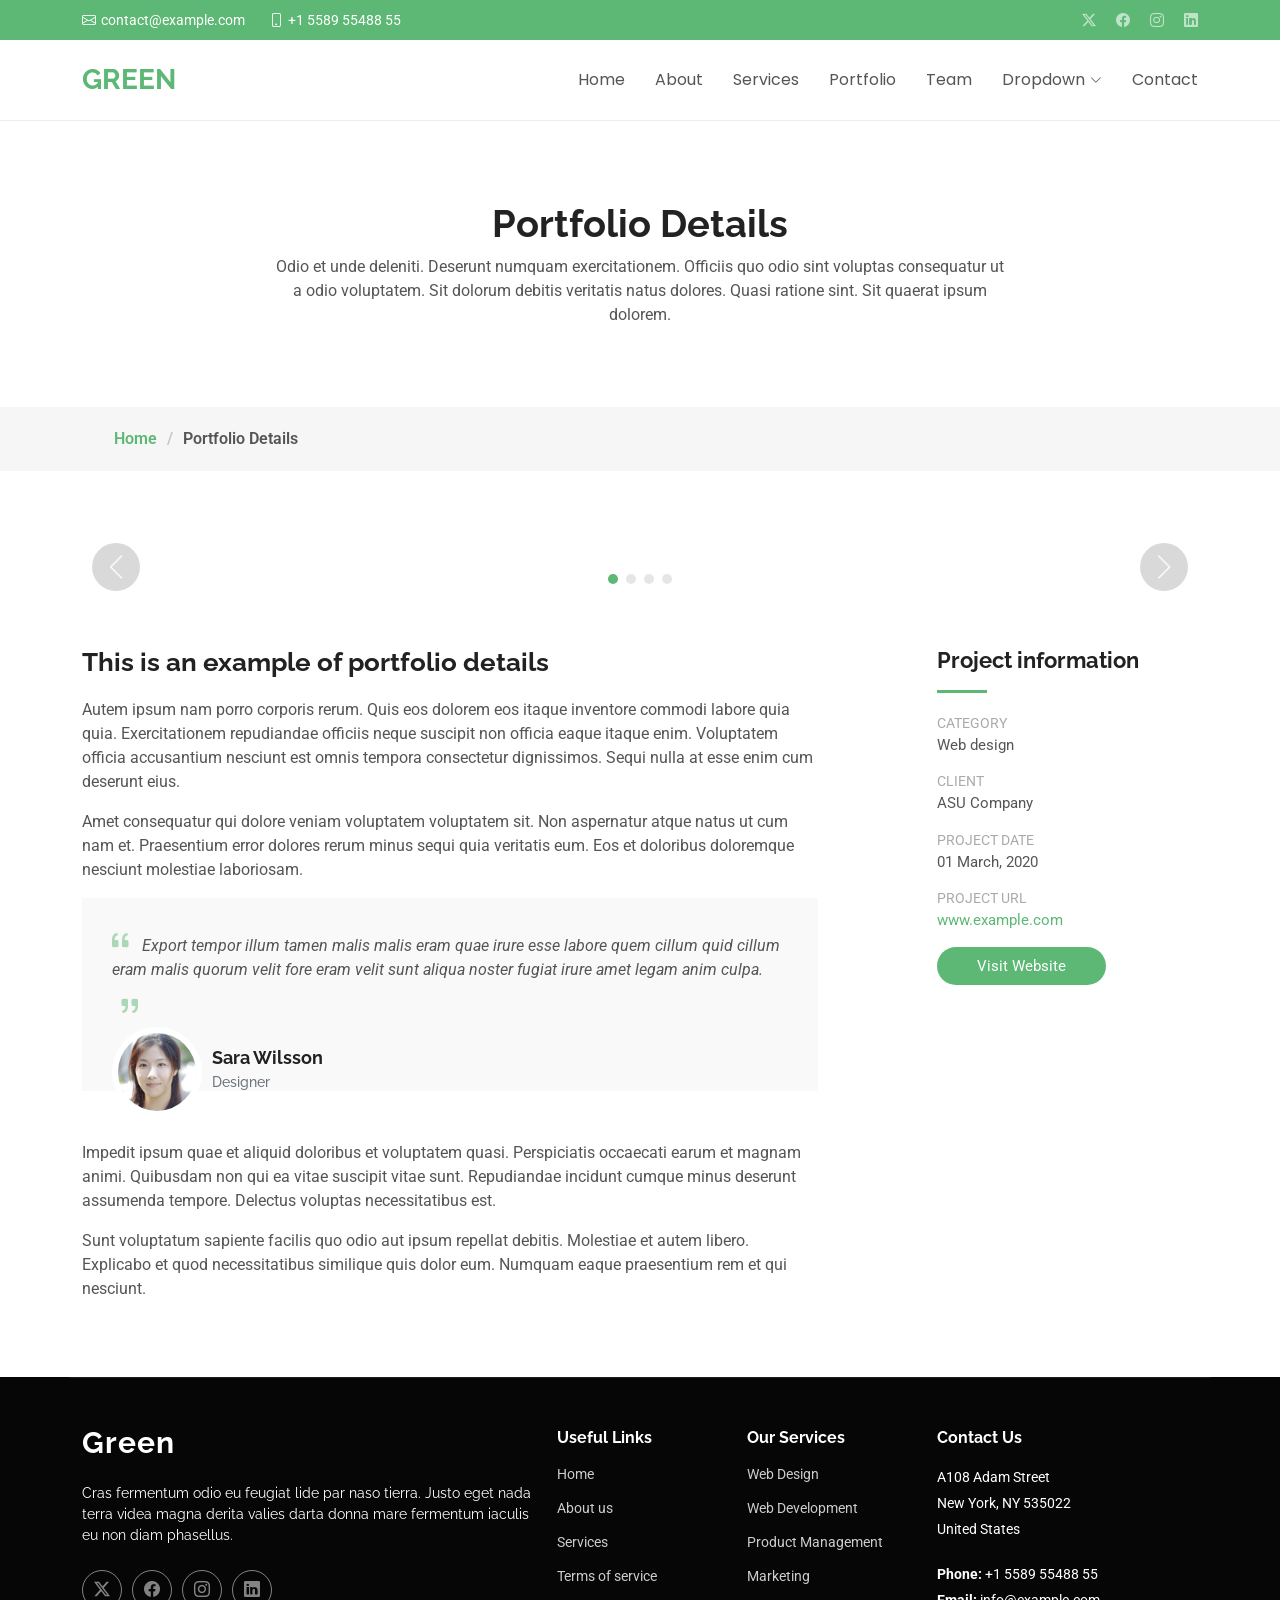
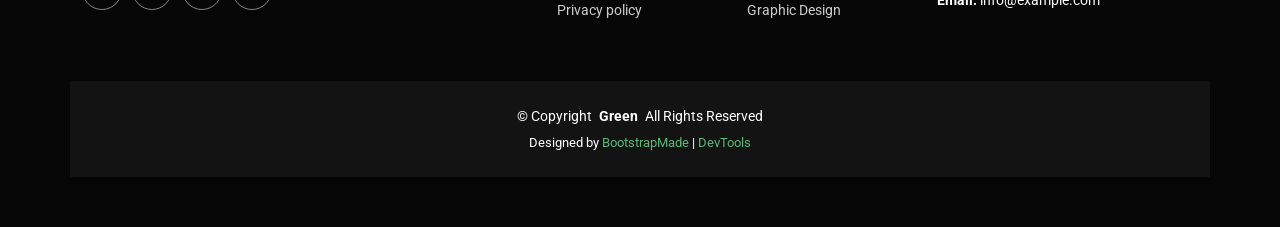
==== portfolio-details.html @ 082d0a14 "Primer commit de EcoBridge" ====
<!DOCTYPE html>
<html lang="en">

<head>
  <meta charset="utf-8">
  <meta content="width=device-width, initial-scale=1.0" name="viewport">
  <title>Portfolio Details - Green Bootstrap Template</title>
  <meta name="description" content="">
  <meta name="keywords" content="">

  <!-- Favicons -->
  <link href="assets/img/favicon.png" rel="icon">
  <link href="assets/img/apple-touch-icon.png" rel="apple-touch-icon">

  <!-- Fonts -->
  <link href="https://fonts.googleapis.com" rel="preconnect">
  <link href="https://fonts.gstatic.com" rel="preconnect" crossorigin>
  <link href="https://fonts.googleapis.com/css2?family=Roboto:ital,wght@0,100;0,300;0,400;0,500;0,700;0,900;1,100;1,300;1,400;1,500;1,700;1,900&family=Poppins:ital,wght@0,100;0,200;0,300;0,400;0,500;0,600;0,700;0,800;0,900;1,100;1,200;1,300;1,400;1,500;1,600;1,700;1,800;1,900&family=Raleway:ital,wght@0,100;0,200;0,300;0,400;0,500;0,600;0,700;0,800;0,900;1,100;1,200;1,300;1,400;1,500;1,600;1,700;1,800;1,900&display=swap" rel="stylesheet">

  <!-- Vendor CSS Files -->
  <link href="assets/vendor/bootstrap/css/bootstrap.min.css" rel="stylesheet">
  <link href="assets/vendor/bootstrap-icons/bootstrap-icons.css" rel="stylesheet">
  <link href="assets/vendor/aos/aos.css" rel="stylesheet">
  <link href="assets/vendor/glightbox/css/glightbox.min.css" rel="stylesheet">
  <link href="assets/vendor/swiper/swiper-bundle.min.css" rel="stylesheet">

  <!-- Main CSS File -->
  <link href="assets/css/main.css" rel="stylesheet">

  <!-- =======================================================
  * Template Name: Green
  * Template URL: https://bootstrapmade.com/green-free-one-page-bootstrap-template/
  * Updated: Aug 07 2024 with Bootstrap v5.3.3
  * Author: BootstrapMade.com
  * License: https://bootstrapmade.com/license/
  ======================================================== -->
</head>

<body class="portfolio-details-page">

  <header id="header" class="header sticky-top">

    <div class="topbar d-flex align-items-center accent-background">
      <div class="container d-flex justify-content-center justify-content-md-between">
        <div class="contact-info d-flex align-items-center">
          <i class="bi bi-envelope d-flex align-items-center"><a href="mailto:contact@example.com">contact@example.com</a></i>
          <i class="bi bi-phone d-flex align-items-center ms-4"><span>+1 5589 55488 55</span></i>
        </div>
        <div class="social-links d-none d-md-flex align-items-center">
          <a href="#" class="twitter"><i class="bi bi-twitter-x"></i></a>
          <a href="#" class="facebook"><i class="bi bi-facebook"></i></a>
          <a href="#" class="instagram"><i class="bi bi-instagram"></i></a>
          <a href="#" class="linkedin"><i class="bi bi-linkedin"></i></a>
        </div>
      </div>
    </div><!-- End Top Bar -->

    <div class="branding d-flex align-items-cente">

      <div class="container position-relative d-flex align-items-center justify-content-between">
        <a href="index.html" class="logo d-flex align-items-center">
          <!-- Uncomment the line below if you also wish to use an image logo -->
          <!-- <img src="assets/img/logo.png" alt=""> -->
          <h1 class="sitename">Green</h1>
        </a>

        <nav id="navmenu" class="navmenu">
          <ul>
            <li><a href="#hero">Home</a></li>
            <li><a href="#about">About</a></li>
            <li><a href="#services">Services</a></li>
            <li><a href="#portfolio">Portfolio</a></li>
            <li><a href="#team">Team</a></li>
            <li class="dropdown"><a href="#"><span>Dropdown</span> <i class="bi bi-chevron-down toggle-dropdown"></i></a>
              <ul>
                <li><a href="#">Dropdown 1</a></li>
                <li class="dropdown"><a href="#"><span>Deep Dropdown</span> <i class="bi bi-chevron-down toggle-dropdown"></i></a>
                  <ul>
                    <li><a href="#">Deep Dropdown 1</a></li>
                    <li><a href="#">Deep Dropdown 2</a></li>
                    <li><a href="#">Deep Dropdown 3</a></li>
                    <li><a href="#">Deep Dropdown 4</a></li>
                    <li><a href="#">Deep Dropdown 5</a></li>
                  </ul>
                </li>
                <li><a href="#">Dropdown 2</a></li>
                <li><a href="#">Dropdown 3</a></li>
                <li><a href="#">Dropdown 4</a></li>
              </ul>
            </li>
            <li><a href="#contact">Contact</a></li>
          </ul>
          <i class="mobile-nav-toggle d-xl-none bi bi-list"></i>
        </nav>

      </div>

    </div>

  </header>

  <main class="main">

    <!-- Page Title -->
    <div class="page-title" data-aos="fade">
      <div class="heading">
        <div class="container">
          <div class="row d-flex justify-content-center text-center">
            <div class="col-lg-8">
              <h1>Portfolio Details</h1>
              <p class="mb-0">Odio et unde deleniti. Deserunt numquam exercitationem. Officiis quo odio sint voluptas consequatur ut a odio voluptatem. Sit dolorum debitis veritatis natus dolores. Quasi ratione sint. Sit quaerat ipsum dolorem.</p>
            </div>
          </div>
        </div>
      </div>
      <nav class="breadcrumbs">
        <div class="container">
          <ol>
            <li><a href="index.html">Home</a></li>
            <li class="current">Portfolio Details</li>
          </ol>
        </div>
      </nav>
    </div><!-- End Page Title -->

    <!-- Portfolio Details Section -->
    <section id="portfolio-details" class="portfolio-details section">

      <div class="container" data-aos="fade-up">

        <div class="portfolio-details-slider swiper init-swiper">
          <script type="application/json" class="swiper-config">
            {
              "loop": true,
              "speed": 600,
              "autoplay": {
                "delay": 5000
              },
              "slidesPerView": "auto",
              "navigation": {
                "nextEl": ".swiper-button-next",
                "prevEl": ".swiper-button-prev"
              },
              "pagination": {
                "el": ".swiper-pagination",
                "type": "bullets",
                "clickable": true
              }
            }
          </script>
          <div class="swiper-wrapper align-items-center">

            <div class="swiper-slide">
              <img src="assets/img/portfolio/app-1.jpg" alt="">
            </div>

            <div class="swiper-slide">
              <img src="assets/img/portfolio/product-1.jpg" alt="">
            </div>

            <div class="swiper-slide">
              <img src="assets/img/portfolio/branding-1.jpg" alt="">
            </div>

            <div class="swiper-slide">
              <img src="assets/img/portfolio/books-1.jpg" alt="">
            </div>

          </div>
          <div class="swiper-button-prev"></div>
          <div class="swiper-button-next"></div>
          <div class="swiper-pagination"></div>
        </div>

        <div class="row justify-content-between gy-4 mt-4">

          <div class="col-lg-8" data-aos="fade-up">
            <div class="portfolio-description">
              <h2>This is an example of portfolio details</h2>
              <p>
                Autem ipsum nam porro corporis rerum. Quis eos dolorem eos itaque inventore commodi labore quia quia. Exercitationem repudiandae officiis neque suscipit non officia eaque itaque enim. Voluptatem officia accusantium nesciunt est omnis tempora consectetur dignissimos. Sequi nulla at esse enim cum deserunt eius.
              </p>
              <p>
                Amet consequatur qui dolore veniam voluptatem voluptatem sit. Non aspernatur atque natus ut cum nam et. Praesentium error dolores rerum minus sequi quia veritatis eum. Eos et doloribus doloremque nesciunt molestiae laboriosam.
              </p>

              <div class="testimonial-item">
                <p>
                  <i class="bi bi-quote quote-icon-left"></i>
                  <span>Export tempor illum tamen malis malis eram quae irure esse labore quem cillum quid cillum eram malis quorum velit fore eram velit sunt aliqua noster fugiat irure amet legam anim culpa.</span>
                  <i class="bi bi-quote quote-icon-right"></i>
                </p>
                <div>
                  <img src="assets/img/testimonials/testimonials-2.jpg" class="testimonial-img" alt="">
                  <h3>Sara Wilsson</h3>
                  <h4>Designer</h4>
                </div>
              </div>

              <p>
                Impedit ipsum quae et aliquid doloribus et voluptatem quasi. Perspiciatis occaecati earum et magnam animi. Quibusdam non qui ea vitae suscipit vitae sunt. Repudiandae incidunt cumque minus deserunt assumenda tempore. Delectus voluptas necessitatibus est.
              </p>

              <p>
                Sunt voluptatum sapiente facilis quo odio aut ipsum repellat debitis. Molestiae et autem libero. Explicabo et quod necessitatibus similique quis dolor eum. Numquam eaque praesentium rem et qui nesciunt.
              </p>

            </div>
          </div>

          <div class="col-lg-3" data-aos="fade-up" data-aos-delay="100">
            <div class="portfolio-info">
              <h3>Project information</h3>
              <ul>
                <li><strong>Category</strong> Web design</li>
                <li><strong>Client</strong> ASU Company</li>
                <li><strong>Project date</strong> 01 March, 2020</li>
                <li><strong>Project URL</strong> <a href="#">www.example.com</a></li>
                <li><a href="#" class="btn-visit align-self-start">Visit Website</a></li>
              </ul>
            </div>
          </div>

        </div>

      </div>

    </section><!-- /Portfolio Details Section -->

  </main>

  <footer id="footer" class="footer dark-background">

    <div class="container footer-top">
      <div class="row gy-4">
        <div class="col-lg-5 col-md-12 footer-about">
          <a href="index.html" class="logo d-flex align-items-center">
            <span class="sitename">Green</span>
          </a>
          <p>Cras fermentum odio eu feugiat lide par naso tierra. Justo eget nada terra videa magna derita valies darta donna mare fermentum iaculis eu non diam phasellus.</p>
          <div class="social-links d-flex mt-4">
            <a href=""><i class="bi bi-twitter-x"></i></a>
            <a href=""><i class="bi bi-facebook"></i></a>
            <a href=""><i class="bi bi-instagram"></i></a>
            <a href=""><i class="bi bi-linkedin"></i></a>
          </div>
        </div>

        <div class="col-lg-2 col-6 footer-links">
          <h4>Useful Links</h4>
          <ul>
            <li><a href="#">Home</a></li>
            <li><a href="#">About us</a></li>
            <li><a href="#">Services</a></li>
            <li><a href="#">Terms of service</a></li>
            <li><a href="#">Privacy policy</a></li>
          </ul>
        </div>

        <div class="col-lg-2 col-6 footer-links">
          <h4>Our Services</h4>
          <ul>
            <li><a href="#">Web Design</a></li>
            <li><a href="#">Web Development</a></li>
            <li><a href="#">Product Management</a></li>
            <li><a href="#">Marketing</a></li>
            <li><a href="#">Graphic Design</a></li>
          </ul>
        </div>

        <div class="col-lg-3 col-md-12 footer-contact text-center text-md-start">
          <h4>Contact Us</h4>
          <p>A108 Adam Street</p>
          <p>New York, NY 535022</p>
          <p>United States</p>
          <p class="mt-4"><strong>Phone:</strong> <span>+1 5589 55488 55</span></p>
          <p><strong>Email:</strong> <span>info@example.com</span></p>
        </div>

      </div>
    </div>

    <div class="container copyright text-center mt-4">
      <p>© <span>Copyright</span> <strong class="px-1 sitename">Green</strong> <span>All Rights Reserved</span></p>
      <div class="credits">
        <!-- All the links in the footer should remain intact. -->
        <!-- You can delete the links only if you've purchased the pro version. -->
        <!-- Licensing information: https://bootstrapmade.com/license/ -->
        <!-- Purchase the pro version with working PHP/AJAX contact form: [buy-url] -->
        Designed by <a href="https://bootstrapmade.com/">BootstrapMade</a> | <a href="https://bootstrapmade.com/tools/">DevTools</a>
      </div>
    </div>

  </footer>

  <!-- Scroll Top -->
  <a href="#" id="scroll-top" class="scroll-top d-flex align-items-center justify-content-center"><i class="bi bi-arrow-up-short"></i></a>

  <!-- Preloader -->
  <div id="preloader"></div>

  <!-- Vendor JS Files -->
  <script src="assets/vendor/bootstrap/js/bootstrap.bundle.min.js"></script>
  <script src="assets/vendor/php-email-form/validate.js"></script>
  <script src="assets/vendor/aos/aos.js"></script>
  <script src="assets/vendor/glightbox/js/glightbox.min.js"></script>
  <script src="assets/vendor/swiper/swiper-bundle.min.js"></script>
  <script src="assets/vendor/imagesloaded/imagesloaded.pkgd.min.js"></script>
  <script src="assets/vendor/isotope-layout/isotope.pkgd.min.js"></script>

  <!-- Main JS File -->
  <script src="assets/js/main.js"></script>

</body>

</html>
---- assets/css/main.css ----
/**
* Template Name: Green
* Template URL: https://bootstrapmade.com/green-free-one-page-bootstrap-template/
* Updated: Aug 07 2024 with Bootstrap v5.3.3
* Author: BootstrapMade.com
* License: https://bootstrapmade.com/license/
*/

/*--------------------------------------------------------------
# Font & Color Variables
# Help: https://bootstrapmade.com/color-system/
--------------------------------------------------------------*/
/* Fonts */
:root {
  --default-font: "Roboto",  system-ui, -apple-system, "Segoe UI", Roboto, "Helvetica Neue", Arial, "Noto Sans", "Liberation Sans", sans-serif, "Apple Color Emoji", "Segoe UI Emoji", "Segoe UI Symbol", "Noto Color Emoji";
  --heading-font: "Raleway",  sans-serif;
  --nav-font: "Poppins",  sans-serif;
}

/* Global Colors - The following color variables are used throughout the website. Updating them here will change the color scheme of the entire website */
:root { 
  --background-color: #ffffff; /* Background color for the entire website, including individual sections */
  --default-color: #555555; /* Default color used for the majority of the text content across the entire website */
  --heading-color: #222222; /* Color for headings, subheadings and title throughout the website */
  --accent-color: #5cb874; /* Accent color that represents your brand on the website. It's used for buttons, links, and other elements that need to stand out */
  --surface-color: #ffffff; /* The surface color is used as a background of boxed elements within sections, such as cards, icon boxes, or other elements that require a visual separation from the global background. */
  --contrast-color: #ffffff; /* Contrast color for text, ensuring readability against backgrounds of accent, heading, or default colors. */
}

/* Nav Menu Colors - The following color variables are used specifically for the navigation menu. They are separate from the global colors to allow for more customization options */
:root {
  --nav-color: #555555;  /* The default color of the main navmenu links */
  --nav-hover-color: #5cb874; /* Applied to main navmenu links when they are hovered over or active */
  --nav-mobile-background-color: #ffffff; /* Used as the background color for mobile navigation menu */
  --nav-dropdown-background-color: #ffffff; /* Used as the background color for dropdown items that appear when hovering over primary navigation items */
  --nav-dropdown-color: #555555; /* Used for navigation links of the dropdown items in the navigation menu. */
  --nav-dropdown-hover-color: #5cb874; /* Similar to --nav-hover-color, this color is applied to dropdown navigation links when they are hovered over. */
}

/* Color Presets - These classes override global colors when applied to any section or element, providing reuse of the sam color scheme. */

.light-background {
  --background-color: #f9fcf9;
  --surface-color: #ffffff;
}

.dark-background {
  --background-color: #060606;
  --default-color: #ffffff;
  --heading-color: #ffffff;
  --surface-color: #252525;
  --contrast-color: #ffffff;
}

.accent-background {
  --background-color: #5cb874;
  --default-color: #ffffff;
  --heading-color: #ffffff;
  --surface-color: #80c792;
}

/* Smooth scroll */
:root {
  scroll-behavior: smooth;
}

/*--------------------------------------------------------------
# General Styling & Shared Classes
--------------------------------------------------------------*/
body {
  color: var(--default-color);
  background-color: var(--background-color);
  font-family: var(--default-font);
}

a {
  color: var(--accent-color);
  text-decoration: none;
  transition: 0.3s;
}

a:hover {
  color: color-mix(in srgb, var(--accent-color), transparent 25%);
  text-decoration: none;
}

h1,
h2,
h3,
h4,
h5,
h6 {
  color: var(--heading-color);
  font-family: var(--heading-font);
}

/* Pulsating Play Button
------------------------------*/
.pulsating-play-btn {
  width: 94px;
  height: 94px;
  background: radial-gradient(var(--accent-color) 50%, color-mix(in srgb, var(--accent-color), transparent 75%) 52%);
  border-radius: 50%;
  display: block;
  position: relative;
  overflow: hidden;
}

.pulsating-play-btn:before {
  content: "";
  position: absolute;
  width: 120px;
  height: 120px;
  animation-delay: 0s;
  animation: pulsate-play-btn 2s;
  animation-direction: forwards;
  animation-iteration-count: infinite;
  animation-timing-function: steps;
  opacity: 1;
  border-radius: 50%;
  border: 5px solid color-mix(in srgb, var(--accent-color), transparent 30%);
  top: -15%;
  left: -15%;
  background: rgba(198, 16, 0, 0);
}

.pulsating-play-btn:after {
  content: "";
  position: absolute;
  left: 50%;
  top: 50%;
  transform: translateX(-40%) translateY(-50%);
  width: 0;
  height: 0;
  border-top: 10px solid transparent;
  border-bottom: 10px solid transparent;
  border-left: 15px solid #fff;
  z-index: 100;
  transition: all 400ms cubic-bezier(0.55, 0.055, 0.675, 0.19);
}

.pulsating-play-btn:hover:before {
  content: "";
  position: absolute;
  left: 50%;
  top: 50%;
  transform: translateX(-40%) translateY(-50%);
  width: 0;
  height: 0;
  border: none;
  border-top: 10px solid transparent;
  border-bottom: 10px solid transparent;
  border-left: 15px solid #fff;
  z-index: 200;
  animation: none;
  border-radius: 0;
}

.pulsating-play-btn:hover:after {
  border-left: 15px solid var(--accent-color);
  transform: scale(20);
}

@keyframes pulsate-play-btn {
  0% {
    transform: scale(0.6, 0.6);
    opacity: 1;
  }

  100% {
    transform: scale(1, 1);
    opacity: 0;
  }
}

/* PHP Email Form Messages
------------------------------*/
.php-email-form .error-message {
  display: none;
  background: #df1529;
  color: #ffffff;
  text-align: left;
  padding: 15px;
  margin-bottom: 24px;
  font-weight: 600;
}

.php-email-form .sent-message {
  display: none;
  color: #ffffff;
  background: #059652;
  text-align: center;
  padding: 15px;
  margin-bottom: 24px;
  font-weight: 600;
}

.php-email-form .loading {
  display: none;
  background: var(--surface-color);
  text-align: center;
  padding: 15px;
  margin-bottom: 24px;
}

.php-email-form .loading:before {
  content: "";
  display: inline-block;
  border-radius: 50%;
  width: 24px;
  height: 24px;
  margin: 0 10px -6px 0;
  border: 3px solid var(--accent-color);
  border-top-color: var(--surface-color);
  animation: php-email-form-loading 1s linear infinite;
}

@keyframes php-email-form-loading {
  0% {
    transform: rotate(0deg);
  }

  100% {
    transform: rotate(360deg);
  }
}

/*--------------------------------------------------------------
# Global Header
--------------------------------------------------------------*/
.header {
  color: var(--default-color);
  transition: all 0.5s;
  z-index: 997;
  background-color: var(--background-color);
}

.header .topbar {
  background-color: var(--background-color);
  height: 40px;
  padding: 0;
  font-size: 14px;
  transition: all 0.5s;
}

.header .topbar .contact-info i {
  font-style: normal;
  color: var(--contrast-color);
}

.header .topbar .contact-info i a,
.header .topbar .contact-info i span {
  padding-left: 5px;
  color: var(--contrast-color);
}

@media (max-width: 575px) {

  .header .topbar .contact-info i a,
  .header .topbar .contact-info i span {
    font-size: 13px;
  }
}

.header .topbar .contact-info i a {
  line-height: 0;
  transition: 0.3s;
}

.header .topbar .contact-info i a:hover {
  color: var(--contrast-color);
  text-decoration: underline;
}

.header .topbar .social-links a {
  color: color-mix(in srgb, var(--contrast-color), transparent 40%);
  line-height: 0;
  transition: 0.3s;
  margin-left: 20px;
}

.header .topbar .social-links a:hover {
  color: var(--contrast-color);
}

.header .branding {
  min-height: 60px;
  padding: 10px 0;
}

.header .logo {
  line-height: 1;
}

.header .logo img {
  max-height: 36px;
  margin-right: 8px;
}

.header .logo h1 {
  font-size: 28px;
  margin: 0;
  font-weight: 700;
  color: var(--accent-color);
  text-transform: uppercase;
}

.scrolled .header {
  box-shadow: 0px 0 18px rgba(0, 0, 0, 0.1);
}

/*--------------------------------------------------------------
# Navigation Menu
--------------------------------------------------------------*/
/* Navmenu - Desktop */
@media (min-width: 1200px) {
  .navmenu {
    padding: 0;
  }

  .navmenu ul {
    margin: 0;
    padding: 0;
    display: flex;
    list-style: none;
    align-items: center;
  }

  .navmenu li {
    position: relative;
  }

  .navmenu a,
  .navmenu a:focus {
    color: var(--nav-color);
    padding: 18px 15px;
    font-size: 16px;
    font-family: var(--nav-font);
    font-weight: 400;
    display: flex;
    align-items: center;
    justify-content: space-between;
    white-space: nowrap;
    transition: 0.3s;
  }

  .navmenu a i,
  .navmenu a:focus i {
    font-size: 12px;
    line-height: 0;
    margin-left: 5px;
    transition: 0.3s;
  }

  .navmenu li:last-child a {
    padding-right: 0;
  }

  .navmenu li:hover>a,
  .navmenu .active,
  .navmenu .active:focus {
    color: var(--nav-hover-color);
  }

  .navmenu .dropdown ul {
    margin: 0;
    padding: 10px 0;
    background: var(--nav-dropdown-background-color);
    display: block;
    position: absolute;
    visibility: hidden;
    left: 14px;
    top: 130%;
    opacity: 0;
    transition: 0.3s;
    border-radius: 4px;
    z-index: 99;
    box-shadow: 0px 0px 30px rgba(0, 0, 0, 0.1);
  }

  .navmenu .dropdown ul li {
    min-width: 200px;
  }

  .navmenu .dropdown ul a {
    padding: 10px 20px;
    font-size: 15px;
    text-transform: none;
    color: var(--nav-dropdown-color);
  }

  .navmenu .dropdown ul a i {
    font-size: 12px;
  }

  .navmenu .dropdown ul a:hover,
  .navmenu .dropdown ul .active:hover,
  .navmenu .dropdown ul li:hover>a {
    color: var(--nav-dropdown-hover-color);
  }

  .navmenu .dropdown:hover>ul {
    opacity: 1;
    top: 100%;
    visibility: visible;
  }

  .navmenu .dropdown .dropdown ul {
    top: 0;
    left: -90%;
    visibility: hidden;
  }

  .navmenu .dropdown .dropdown:hover>ul {
    opacity: 1;
    top: 0;
    left: -100%;
    visibility: visible;
  }
}

/* Navmenu - Mobile */
@media (max-width: 1199px) {
  .mobile-nav-toggle {
    color: var(--nav-color);
    font-size: 28px;
    line-height: 0;
    margin-right: 10px;
    cursor: pointer;
    transition: color 0.3s;
  }

  .navmenu {
    padding: 0;
    z-index: 9997;
  }

  .navmenu ul {
    display: none;
    list-style: none;
    position: absolute;
    inset: 60px 20px 20px 20px;
    padding: 10px 0;
    margin: 0;
    border-radius: 6px;
    background-color: var(--nav-mobile-background-color);
    overflow-y: auto;
    transition: 0.3s;
    z-index: 9998;
    box-shadow: 0px 0px 30px rgba(0, 0, 0, 0.1);
  }

  .navmenu a,
  .navmenu a:focus {
    color: var(--nav-dropdown-color);
    padding: 10px 20px;
    font-family: var(--nav-font);
    font-size: 17px;
    font-weight: 500;
    display: flex;
    align-items: center;
    justify-content: space-between;
    white-space: nowrap;
    transition: 0.3s;
  }

  .navmenu a i,
  .navmenu a:focus i {
    font-size: 12px;
    line-height: 0;
    margin-left: 5px;
    width: 30px;
    height: 30px;
    display: flex;
    align-items: center;
    justify-content: center;
    border-radius: 50%;
    transition: 0.3s;
    background-color: color-mix(in srgb, var(--accent-color), transparent 90%);
  }

  .navmenu a i:hover,
  .navmenu a:focus i:hover {
    background-color: var(--accent-color);
    color: var(--contrast-color);
  }

  .navmenu a:hover,
  .navmenu .active,
  .navmenu .active:focus {
    color: var(--nav-dropdown-hover-color);
  }

  .navmenu .active i,
  .navmenu .active:focus i {
    background-color: var(--accent-color);
    color: var(--contrast-color);
    transform: rotate(180deg);
  }

  .navmenu .dropdown ul {
    position: static;
    display: none;
    z-index: 99;
    padding: 10px 0;
    margin: 10px 20px;
    background-color: var(--nav-dropdown-background-color);
    border: 1px solid color-mix(in srgb, var(--default-color), transparent 90%);
    box-shadow: none;
    transition: all 0.5s ease-in-out;
  }

  .navmenu .dropdown ul ul {
    background-color: rgba(33, 37, 41, 0.1);
  }

  .navmenu .dropdown>.dropdown-active {
    display: block;
    background-color: rgba(33, 37, 41, 0.03);
  }

  .mobile-nav-active {
    overflow: hidden;
  }

  .mobile-nav-active .mobile-nav-toggle {
    color: #fff;
    position: absolute;
    font-size: 32px;
    top: 15px;
    right: 15px;
    margin-right: 0;
    z-index: 9999;
  }

  .mobile-nav-active .navmenu {
    position: fixed;
    overflow: hidden;
    inset: 0;
    background: rgba(33, 37, 41, 0.8);
    transition: 0.3s;
  }

  .mobile-nav-active .navmenu>ul {
    display: block;
  }
}

/*--------------------------------------------------------------
# Global Footer
--------------------------------------------------------------*/
.footer {
  color: var(--default-color);
  background-color: var(--background-color);
  font-size: 14px;
  padding-bottom: 50px;
  position: relative;
}

.footer .footer-top {
  padding-top: 50px;
  border-top: 1px solid color-mix(in srgb, var(--default-color), transparent 90%);
}

.footer .footer-about .logo {
  line-height: 1;
  margin-bottom: 25px;
}

.footer .footer-about .logo img {
  max-height: 40px;
  margin-right: 6px;
}

.footer .footer-about .logo span {
  color: var(--heading-color);
  font-size: 30px;
  font-weight: 700;
  letter-spacing: 1px;
  font-family: var(--heading-font);
}

.footer .footer-about p {
  font-size: 14px;
  font-family: var(--heading-font);
}

.footer .social-links a {
  display: flex;
  align-items: center;
  justify-content: center;
  width: 40px;
  height: 40px;
  border-radius: 50%;
  border: 1px solid color-mix(in srgb, var(--default-color), transparent 50%);
  font-size: 16px;
  color: color-mix(in srgb, var(--default-color), transparent 50%);
  margin-right: 10px;
  transition: 0.3s;
}

.footer .social-links a:hover {
  color: var(--accent-color);
  border-color: var(--accent-color);
}

.footer h4 {
  font-size: 16px;
  font-weight: bold;
  position: relative;
  padding-bottom: 12px;
}

.footer .footer-links {
  margin-bottom: 30px;
}

.footer .footer-links ul {
  list-style: none;
  padding: 0;
  margin: 0;
}

.footer .footer-links ul i {
  padding-right: 2px;
  font-size: 12px;
  line-height: 0;
}

.footer .footer-links ul li {
  padding: 10px 0;
  display: flex;
  align-items: center;
}

.footer .footer-links ul li:first-child {
  padding-top: 0;
}

.footer .footer-links ul a {
  color: color-mix(in srgb, var(--default-color), transparent 20%);
  display: inline-block;
  line-height: 1;
}

.footer .footer-links ul a:hover {
  color: var(--accent-color);
}

.footer .footer-contact p {
  margin-bottom: 5px;
}

.footer .copyright {
  padding-top: 25px;
  padding-bottom: 25px;
  background-color: color-mix(in srgb, var(--default-color), transparent 95%);
}

.footer .copyright p {
  margin-bottom: 0;
}

.footer .credits {
  margin-top: 6px;
  font-size: 13px;
}

/*--------------------------------------------------------------
# Preloader
--------------------------------------------------------------*/
#preloader {
  position: fixed;
  inset: 0;
  z-index: 999999;
  overflow: hidden;
  background: var(--background-color);
  transition: all 0.6s ease-out;
}

#preloader:before {
  content: "";
  position: fixed;
  top: calc(50% - 30px);
  left: calc(50% - 30px);
  border: 6px solid #ffffff;
  border-color: var(--accent-color) transparent var(--accent-color) transparent;
  border-radius: 50%;
  width: 60px;
  height: 60px;
  animation: animate-preloader 1.5s linear infinite;
}

@keyframes animate-preloader {
  0% {
    transform: rotate(0deg);
  }

  100% {
    transform: rotate(360deg);
  }
}

/*--------------------------------------------------------------
# Scroll Top Button
--------------------------------------------------------------*/
.scroll-top {
  position: fixed;
  visibility: hidden;
  opacity: 0;
  right: 15px;
  bottom: 15px;
  z-index: 99999;
  background-color: var(--accent-color);
  width: 40px;
  height: 40px;
  border-radius: 4px;
  transition: all 0.4s;
}

.scroll-top i {
  font-size: 24px;
  color: var(--contrast-color);
  line-height: 0;
}

.scroll-top:hover {
  background-color: color-mix(in srgb, var(--accent-color), transparent 20%);
  color: var(--contrast-color);
}

.scroll-top.active {
  visibility: visible;
  opacity: 1;
}

/*--------------------------------------------------------------
# Disable aos animation delay on mobile devices
--------------------------------------------------------------*/
@media screen and (max-width: 768px) {
  [data-aos-delay] {
    transition-delay: 0 !important;
  }
}

/*--------------------------------------------------------------
# Global Page Titles & Breadcrumbs
--------------------------------------------------------------*/
.page-title {
  color: var(--default-color);
  background-color: var(--background-color);
  position: relative;
}

.page-title .heading {
  padding: 80px 0;
  border-top: 1px solid color-mix(in srgb, var(--default-color), transparent 90%);
}

.page-title .heading h1 {
  font-size: 38px;
  font-weight: 700;
}

.page-title nav {
  background-color: color-mix(in srgb, var(--default-color), transparent 95%);
  padding: 20px 0;
}

.page-title nav ol {
  display: flex;
  flex-wrap: wrap;
  list-style: none;
  margin: 0;
  font-size: 16px;
  font-weight: 600;
}

.page-title nav ol li+li {
  padding-left: 10px;
}

.page-title nav ol li+li::before {
  content: "/";
  display: inline-block;
  padding-right: 10px;
  color: color-mix(in srgb, var(--default-color), transparent 70%);
}

/*--------------------------------------------------------------
# Global Sections
--------------------------------------------------------------*/
section,
.section {
  color: var(--default-color);
  background-color: var(--background-color);
  padding: 60px 0;
  scroll-margin-top: 120px;
  overflow: clip;
}

@media (max-width: 1199px) {

  section,
  .section {
    scroll-margin-top: 100px;
  }
}

/*--------------------------------------------------------------
# Global Section Titles
--------------------------------------------------------------*/
.section-title {
  text-align: center;
  padding-bottom: 60px;
  position: relative;
}

.section-title h2 {
  font-size: 32px;
  font-weight: 700;
  margin-bottom: 20px;
  padding-bottom: 20px;
  position: relative;
}

.section-title h2:before {
  content: "";
  position: absolute;
  display: block;
  width: 160px;
  height: 1px;
  background: color-mix(in srgb, var(--default-color), transparent 60%);
  left: 0;
  right: 0;
  bottom: 1px;
  margin: auto;
}

.section-title h2::after {
  content: "";
  position: absolute;
  display: block;
  width: 60px;
  height: 3px;
  background: var(--accent-color);
  left: 0;
  right: 0;
  bottom: 0;
  margin: auto;
}

.section-title p {
  margin-bottom: 0;
}

/*--------------------------------------------------------------
# Hero Section
--------------------------------------------------------------*/
.hero {
  padding: 0;
}

.hero .carousel {
  width: 100%;
  min-height: 70vh;
  padding: 0;
  margin: 0;
  background-color: var(--background-color);
  position: relative;
}

.hero img {
  position: absolute;
  inset: 0;
  display: block;
  width: 100%;
  height: 100%;
  object-fit: cover;
  z-index: 1;
}

.hero .carousel-item {
  position: absolute;
  inset: 0;
  background-size: cover;
  background-position: center;
  background-repeat: no-repeat;
  overflow: hidden;
}

.hero .carousel-item:before {
  content: "";
  background: color-mix(in srgb, var(--background-color), transparent 30%);
  position: absolute;
  inset: 0;
  z-index: 2;
}

.hero .carousel-container {
  position: absolute;
  inset: 90px 64px 64px 64px;
  display: flex;
  justify-content: center;
  align-items: center;
  flex-direction: column;
  z-index: 3;
}

.hero h2 {
  margin-bottom: 30px;
  font-size: 48px;
  font-weight: 700;
  animation: fadeInDown 1s both;
}

@media (max-width: 768px) {
  .hero h2 {
    font-size: 30px;
  }
}

.hero p {
  animation: fadeInDown 1s both 0.2s;
}

@media (min-width: 1024px) {

  .hero h2,
  .hero p {
    max-width: 60%;
  }
}

.hero .btn-get-started {
  color: var(--contrast-color);
  background: var(--accent-color);
  font-family: var(--heading-font);
  font-weight: 500;
  font-size: 15px;
  letter-spacing: 1px;
  display: inline-block;
  padding: 8px 32px;
  border-radius: 50px;
  transition: 0.5s;
  margin: 10px;
  animation: fadeInUp 1s both 0.4s;
}

.hero .btn-get-started:hover {
  background: color-mix(in srgb, var(--accent-color), transparent 20%);
}

.hero .carousel-control-prev,
.hero .carousel-control-next {
  width: 10%;
  transition: 0.3s;
  opacity: 0.5;
}

.hero .carousel-control-prev:focus,
.hero .carousel-control-next:focus {
  opacity: 0.5;
}

.hero .carousel-control-prev:hover,
.hero .carousel-control-next:hover {
  opacity: 0.9;
}

@media (min-width: 1024px) {

  .hero .carousel-control-prev,
  .hero .carousel-control-next {
    width: 5%;
  }
}

.hero .carousel-control-next-icon,
.hero .carousel-control-prev-icon {
  background: none;
  font-size: 32px;
  line-height: 1;
}

.hero .carousel-indicators {
  list-style: none;
}

.hero .carousel-indicators li {
  cursor: pointer;
}

@keyframes fadeInUp {
  from {
    opacity: 0;
    transform: translate3d(0, 100%, 0);
  }

  to {
    opacity: 1;
    transform: translate3d(0, 0, 0);
  }
}

@keyframes fadeInDown {
  from {
    opacity: 0;
    transform: translate3d(0, -100%, 0);
  }

  to {
    opacity: 1;
    transform: translate3d(0, 0, 0);
  }
}

/*--------------------------------------------------------------
# Featured Services Section
--------------------------------------------------------------*/
.featured-services {
  padding: 30px 0;
}

.featured-services .service-item {
  padding: 50px 30px;
  transition: all ease-in-out 0.4s;
  height: 100%;
}

.featured-services .service-item .icon {
  margin-bottom: 10px;
}

.featured-services .service-item .icon i {
  color: var(--accent-color);
  font-size: 36px;
  transition: 0.3s;
}

.featured-services .service-item h4 {
  font-weight: 700;
  margin-bottom: 15px;
  font-size: 20px;
}

.featured-services .service-item h4 a {
  color: var(--heading-color);
  transition: ease-in-out 0.3s;
}

.featured-services .service-item p {
  line-height: 24px;
  font-size: 14px;
  margin-bottom: 0;
}

.featured-services .service-item:hover {
  transform: translateY(-10px);
}

.featured-services .service-item:hover h4 a {
  color: var(--accent-color);
}

/*--------------------------------------------------------------
# About Section
--------------------------------------------------------------*/
.about .content h3 {
  font-size: 1.75rem;
  font-weight: 700;
}

.about .content ul {
  list-style: none;
  padding: 0;
}

.about .content ul li {
  padding: 10px 0 0 0;
  display: flex;
}

.about .content ul i {
  color: var(--accent-color);
  margin-right: 0.5rem;
  line-height: 1.2;
  font-size: 1.25rem;
}

.about .content p:last-child {
  margin-bottom: 0;
}

.about .pulsating-play-btn {
  position: absolute;
  left: calc(50% - 47px);
  top: calc(50% - 47px);
}

/*--------------------------------------------------------------
# Why Us Section
--------------------------------------------------------------*/
.why-us .card {
  background-color: var(--surface-color);
  color: var(--default-color);
  border: 1px solid color-mix(in srgb, var(--default-color), transparent 90%);
  padding: 40px;
  margin: -1px;
  border-radius: 0;
}

.why-us .card span {
  display: block;
  font-size: 24px;
  font-weight: 400;
  color: var(--accent-color);
}

.why-us .card h4 {
  color: color-mix(in srgb, var(--heading-color), transparent 20%);
  font-size: 24px;
  font-weight: 600;
  padding: 0;
  margin: 20px 0;
}

.why-us .card p {
  color: color-mix(in srgb, var(--default-color), transparent 40%);
  font-size: 15px;
  margin: 0;
  padding: 0;
}

/*--------------------------------------------------------------
# Clients Section
--------------------------------------------------------------*/
.clients .swiper-slide img {
  opacity: 0.5;
  transition: 0.3s;
  filter: grayscale(100);
}

.clients .swiper-slide img:hover {
  filter: none;
  opacity: 1;
}

.clients .swiper-wrapper {
  height: auto;
}

.clients .swiper-pagination {
  margin-top: 20px;
  position: relative;
}

.clients .swiper-pagination .swiper-pagination-bullet {
  width: 12px;
  height: 12px;
  opacity: 1;
  background-color: color-mix(in srgb, var(--default-color), transparent 80%);
}

.clients .swiper-pagination .swiper-pagination-bullet-active {
  background-color: var(--accent-color);
}

/*--------------------------------------------------------------
# Services Section
--------------------------------------------------------------*/
.services .service-item {
  background-color: var(--surface-color);
  box-shadow: 0px 0 30px rgba(0, 0, 0, 0.1);
  height: 100%;
  padding: 40px 30px;
  text-align: center;
  transition: 0.3s;
  border-radius: 5px;
}

.services .service-item .icon {
  font-size: 32px;
  border-radius: 50%;
  position: relative;
  margin-bottom: 25px;
  display: inline-block;
  line-height: 0;
  display: inline-flex;
  align-items: center;
  justify-content: center;
  width: 72px;
  height: 72px;
}

.services .service-item h3 a {
  color: color-mix(in srgb, var(--heading-color), transparent 25%);
  font-weight: 700;
  font-size: 22px;
  transition: 0.3s;
}

.services .service-item p {
  margin-bottom: 0;
  color: color-mix(in srgb, var(--default-color), transparent 40%);
  transition: 0.3s;
}

.services .service-item.item-cyan .icon {
  color: #0dcaf0;
  background: rgba(13, 202, 240, 0.1);
}

.services .service-item.item-orange .icon {
  color: #fd7e14;
  background: rgba(253, 126, 20, 0.1);
}

.services .service-item.item-teal .icon {
  color: #20c997;
  background: rgba(32, 201, 151, 0.1);
}

.services .service-item.item-red .icon {
  color: #df1529;
  background: rgba(223, 21, 4, 0.1);
}

.services .service-item.item-indigo .icon {
  color: #6610f2;
  background: rgba(102, 16, 242, 0.1);
}

.services .service-item.item-pink .icon {
  color: #f3268c;
  background: rgba(243, 38, 140, 0.1);
}

.services .service-item:hover {
  transform: scale(1.06);
}

.services .service-item:hover h3 a {
  color: var(--heading-color);
}

.services .service-item:hover p {
  color: color-mix(in srgb, var(--default-color), transparent 10%);
}

/*--------------------------------------------------------------
# Call To Action Section
--------------------------------------------------------------*/
.call-to-action {
  padding: 120px 0;
  position: relative;
  clip-path: inset(0);
}

.call-to-action .container {
  position: relative;
  z-index: 3;
}

.call-to-action h3 {
  color: var(--default-color);
  font-size: 28px;
  font-weight: 700;
}

.call-to-action p {
  color: var(--default-color);
}

.call-to-action .cta-btn {
  font-family: var(--heading-font);
  font-weight: 500;
  font-size: 16px;
  letter-spacing: 1px;
  display: inline-block;
  padding: 12px 40px;
  border-radius: 50px;
  transition: 0.5s;
  margin: 10px;
  border: 2px solid var(--contrast-color);
  color: var(--contrast-color);
}

.call-to-action .cta-btn:hover {
  background: var(--accent-color);
  border: 2px solid var(--accent-color);
}

/*--------------------------------------------------------------
# Portfolio Section
--------------------------------------------------------------*/
.portfolio .portfolio-filters {
  padding: 0 0 20px 0;
  margin: 0 auto;
  list-style: none;
  text-align: center;
}

.portfolio .portfolio-filters li {
  cursor: pointer;
  display: inline-block;
  padding: 0;
  font-size: 18px;
  font-weight: 500;
  margin: 0 10px;
  line-height: 1;
  transition: all 0.3s ease-in-out;
}

.portfolio .portfolio-filters li:hover,
.portfolio .portfolio-filters li.filter-active {
  color: var(--accent-color);
}

.portfolio .portfolio-filters li:first-child {
  margin-left: 0;
}

.portfolio .portfolio-filters li:last-child {
  margin-right: 0;
}

@media (max-width: 575px) {
  .portfolio .portfolio-filters li {
    font-size: 14px;
    margin: 0 5px;
  }
}

.portfolio .portfolio-content {
  background-color: var(--surface-color);
  box-shadow: 0px 10px 30px rgba(0, 0, 0, 0.1);
  height: 100%;
  overflow: hidden;
}

.portfolio .portfolio-content img {
  transition: 0.3s;
  position: relative;
  z-index: 1;
}

.portfolio .portfolio-content .portfolio-info {
  background-color: var(--background-color);
  border-top: 1px solid color-mix(in srgb, var(--default-color), transparent 90%);
  padding: 25px 20px;
  position: relative;
  z-index: 2;
}

.portfolio .portfolio-content .portfolio-info h4 {
  font-size: 18px;
  font-weight: 600;
  padding-right: 50px;
}

.portfolio .portfolio-content .portfolio-info h4 a {
  color: var(--heading-color);
  transition: 0.3s;
}

.portfolio .portfolio-content .portfolio-info h4 a:hover {
  color: var(--accent-color);
}

.portfolio .portfolio-content .portfolio-info p {
  color: color-mix(in srgb, var(--default-color), transparent 30%);
  font-size: 14px;
  margin-bottom: 0;
  padding-right: 50px;
}

.portfolio .portfolio-content:hover img {
  transform: scale(1.1);
}

/*--------------------------------------------------------------
# Team Section
--------------------------------------------------------------*/
.team .member {
  background-color: var(--surface-color);
  border: 1px solid color-mix(in srgb, var(--default-color), transparent 90%);
  text-align: center;
  margin-bottom: 20px;
}

.team .member img {
  margin: -1px -1px 30px -1px;
}

.team .member .member-content {
  padding: 0 20px 30px 20px;
}

.team .member h4 {
  font-weight: 700;
  margin-bottom: 2px;
  font-size: 18px;
}

.team .member span {
  font-style: italic;
  display: block;
  font-size: 13px;
  color: color-mix(in srgb, var(--default-color), transparent 20%);
}

.team .member p {
  padding-top: 10px;
  font-size: 14px;
  font-style: italic;
  color: color-mix(in srgb, var(--default-color), transparent 40%);
}

.team .member .social {
  margin-top: 15px;
}

.team .member .social a {
  color: color-mix(in srgb, var(--default-color), transparent 60%);
  transition: 0.3s;
}

.team .member .social a:hover {
  color: var(--accent-color);
}

.team .member .social i {
  font-size: 18px;
  margin: 0 2px;
}

/*--------------------------------------------------------------
# Contact Section
--------------------------------------------------------------*/
.contact .info-wrap {
  background-color: var(--surface-color);
  box-shadow: 0px 0px 20px rgba(0, 0, 0, 0.1);
  padding: 30px;
}

@media (max-width: 575px) {
  .contact .info-wrap {
    padding: 20px;
  }
}

.contact .info-item {
  margin-bottom: 40px;
}

.contact .info-item i {
  font-size: 20px;
  color: var(--accent-color);
  background: color-mix(in srgb, var(--accent-color), transparent 92%);
  width: 44px;
  height: 44px;
  display: flex;
  justify-content: center;
  align-items: center;
  border-radius: 50px;
  transition: all 0.3s ease-in-out;
  margin-right: 15px;
}

.contact .info-item h3 {
  padding: 0;
  font-size: 18px;
  font-weight: 700;
  margin-bottom: 5px;
}

.contact .info-item p {
  padding: 0;
  margin-bottom: 0;
  font-size: 14px;
}

.contact .info-item:hover i {
  background: var(--accent-color);
  color: var(--contrast-color);
}

.contact .php-email-form {
  background-color: var(--surface-color);
  height: 100%;
  padding: 30px;
  box-shadow: 0px 0px 20px rgba(0, 0, 0, 0.1);
}

@media (max-width: 575px) {
  .contact .php-email-form {
    padding: 20px;
  }
}

.contact .php-email-form input[type=text],
.contact .php-email-form input[type=email],
.contact .php-email-form textarea {
  font-size: 14px;
  padding: 10px 15px;
  box-shadow: none;
  border-radius: 0;
  color: var(--default-color);
  background-color: var(--surface-color);
  border-color: color-mix(in srgb, var(--default-color), transparent 80%);
}

.contact .php-email-form input[type=text]:focus,
.contact .php-email-form input[type=email]:focus,
.contact .php-email-form textarea:focus {
  border-color: var(--accent-color);
}

.contact .php-email-form input[type=text]::placeholder,
.contact .php-email-form input[type=email]::placeholder,
.contact .php-email-form textarea::placeholder {
  color: color-mix(in srgb, var(--default-color), transparent 70%);
}

.contact .php-email-form button[type=submit] {
  color: var(--contrast-color);
  background: var(--accent-color);
  border: 0;
  padding: 10px 30px;
  transition: 0.4s;
  border-radius: 50px;
}

.contact .php-email-form button[type=submit]:hover {
  background: color-mix(in srgb, var(--accent-color), transparent 25%);
}

/*--------------------------------------------------------------
# Portfolio Details Section
--------------------------------------------------------------*/
.portfolio-details .portfolio-details-slider img {
  width: 100%;
}

.portfolio-details .swiper-wrapper {
  height: auto;
}

.portfolio-details .swiper-button-prev,
.portfolio-details .swiper-button-next {
  width: 48px;
  height: 48px;
}

.portfolio-details .swiper-button-prev:after,
.portfolio-details .swiper-button-next:after {
  color: rgba(255, 255, 255, 0.8);
  background-color: rgba(0, 0, 0, 0.15);
  font-size: 24px;
  border-radius: 50%;
  width: 48px;
  height: 48px;
  display: flex;
  align-items: center;
  justify-content: center;
  transition: 0.3s;
}

.portfolio-details .swiper-button-prev:hover:after,
.portfolio-details .swiper-button-next:hover:after {
  background-color: rgba(0, 0, 0, 0.3);
}

@media (max-width: 575px) {

  .portfolio-details .swiper-button-prev,
  .portfolio-details .swiper-button-next {
    display: none;
  }
}

.portfolio-details .swiper-pagination {
  margin-top: 20px;
  position: relative;
}

.portfolio-details .swiper-pagination .swiper-pagination-bullet {
  width: 10px;
  height: 10px;
  background-color: color-mix(in srgb, var(--default-color), transparent 85%);
  opacity: 1;
}

.portfolio-details .swiper-pagination .swiper-pagination-bullet-active {
  background-color: var(--accent-color);
}

.portfolio-details .portfolio-info h3 {
  font-size: 22px;
  font-weight: 700;
  margin-bottom: 20px;
  padding-bottom: 20px;
  position: relative;
}

.portfolio-details .portfolio-info h3:after {
  content: "";
  position: absolute;
  display: block;
  width: 50px;
  height: 3px;
  background: var(--accent-color);
  left: 0;
  bottom: 0;
}

.portfolio-details .portfolio-info ul {
  list-style: none;
  padding: 0;
  font-size: 15px;
}

.portfolio-details .portfolio-info ul li {
  display: flex;
  flex-direction: column;
  padding-bottom: 15px;
}

.portfolio-details .portfolio-info ul strong {
  text-transform: uppercase;
  font-weight: 400;
  color: color-mix(in srgb, var(--default-color), transparent 50%);
  font-size: 14px;
}

.portfolio-details .portfolio-info .btn-visit {
  padding: 8px 40px;
  background: var(--accent-color);
  color: var(--contrast-color);
  border-radius: 50px;
  transition: 0.3s;
}

.portfolio-details .portfolio-info .btn-visit:hover {
  background: color-mix(in srgb, var(--accent-color), transparent 20%);
}

.portfolio-details .portfolio-description h2 {
  font-size: 26px;
  font-weight: 700;
  margin-bottom: 20px;
}

.portfolio-details .portfolio-description p {
  padding: 0;
}

.portfolio-details .portfolio-description .testimonial-item {
  padding: 30px 30px 0 30px;
  position: relative;
  background: color-mix(in srgb, var(--default-color), transparent 97%);
  margin-bottom: 50px;
}

.portfolio-details .portfolio-description .testimonial-item .testimonial-img {
  width: 90px;
  border-radius: 50px;
  border: 6px solid var(--background-color);
  float: left;
  margin: 0 10px 0 0;
}

.portfolio-details .portfolio-description .testimonial-item h3 {
  font-size: 18px;
  font-weight: bold;
  margin: 15px 0 5px 0;
  padding-top: 20px;
}

.portfolio-details .portfolio-description .testimonial-item h4 {
  font-size: 14px;
  color: #6c757d;
  margin: 0;
}

.portfolio-details .portfolio-description .testimonial-item .quote-icon-left,
.portfolio-details .portfolio-description .testimonial-item .quote-icon-right {
  color: color-mix(in srgb, var(--accent-color), transparent 50%);
  font-size: 26px;
  line-height: 0;
}

.portfolio-details .portfolio-description .testimonial-item .quote-icon-left {
  display: inline-block;
  left: -5px;
  position: relative;
}

.portfolio-details .portfolio-description .testimonial-item .quote-icon-right {
  display: inline-block;
  right: -5px;
  position: relative;
  top: 10px;
  transform: scale(-1, -1);
}

.portfolio-details .portfolio-description .testimonial-item p {
  font-style: italic;
  margin: 0 0 15px 0 0 0;
  padding: 0;
}

/*--------------------------------------------------------------
# Service Details Section
--------------------------------------------------------------*/
.service-details .service-box {
  background-color: var(--surface-color);
  padding: 20px;
  box-shadow: 0px 2px 20px rgba(0, 0, 0, 0.1);
}

.service-details .service-box+.service-box {
  margin-top: 30px;
}

.service-details .service-box h4 {
  font-size: 20px;
  font-weight: 700;
  border-bottom: 2px solid color-mix(in srgb, var(--default-color), transparent 92%);
  padding-bottom: 15px;
  margin-bottom: 15px;
}

.service-details .services-list {
  background-color: var(--surface-color);
}

.service-details .services-list a {
  color: color-mix(in srgb, var(--default-color), transparent 20%);
  background-color: color-mix(in srgb, var(--default-color), transparent 96%);
  display: flex;
  align-items: center;
  padding: 12px 15px;
  margin-top: 15px;
  transition: 0.3s;
}

.service-details .services-list a:first-child {
  margin-top: 0;
}

.service-details .services-list a i {
  font-size: 16px;
  margin-right: 8px;
  color: var(--accent-color);
}

.service-details .services-list a.active {
  color: var(--contrast-color);
  background-color: var(--accent-color);
}

.service-details .services-list a.active i {
  color: var(--contrast-color);
}

.service-details .services-list a:hover {
  background-color: color-mix(in srgb, var(--accent-color), transparent 95%);
  color: var(--accent-color);
}

.service-details .download-catalog a {
  color: var(--default-color);
  display: flex;
  align-items: center;
  padding: 10px 0;
  transition: 0.3s;
  border-top: 1px solid color-mix(in srgb, var(--default-color), transparent 90%);
}

.service-details .download-catalog a:first-child {
  border-top: 0;
  padding-top: 0;
}

.service-details .download-catalog a:last-child {
  padding-bottom: 0;
}

.service-details .download-catalog a i {
  font-size: 24px;
  margin-right: 8px;
  color: var(--accent-color);
}

.service-details .download-catalog a:hover {
  color: var(--accent-color);
}

.service-details .help-box {
  background-color: var(--accent-color);
  color: var(--contrast-color);
  margin-top: 30px;
  padding: 30px 15px;
}

.service-details .help-box .help-icon {
  font-size: 48px;
}

.service-details .help-box h4,
.service-details .help-box a {
  color: var(--contrast-color);
}

.service-details .services-img {
  margin-bottom: 20px;
}

.service-details h3 {
  font-size: 26px;
  font-weight: 700;
}

.service-details p {
  font-size: 15px;
}

.service-details ul {
  list-style: none;
  padding: 0;
  font-size: 15px;
}

.service-details ul li {
  padding: 5px 0;
  display: flex;
  align-items: center;
}

.service-details ul i {
  font-size: 20px;
  margin-right: 8px;
  color: var(--accent-color);
}

/*--------------------------------------------------------------
# Starter Section Section
--------------------------------------------------------------*/
.starter-section {
  /* Add your styles here */
}
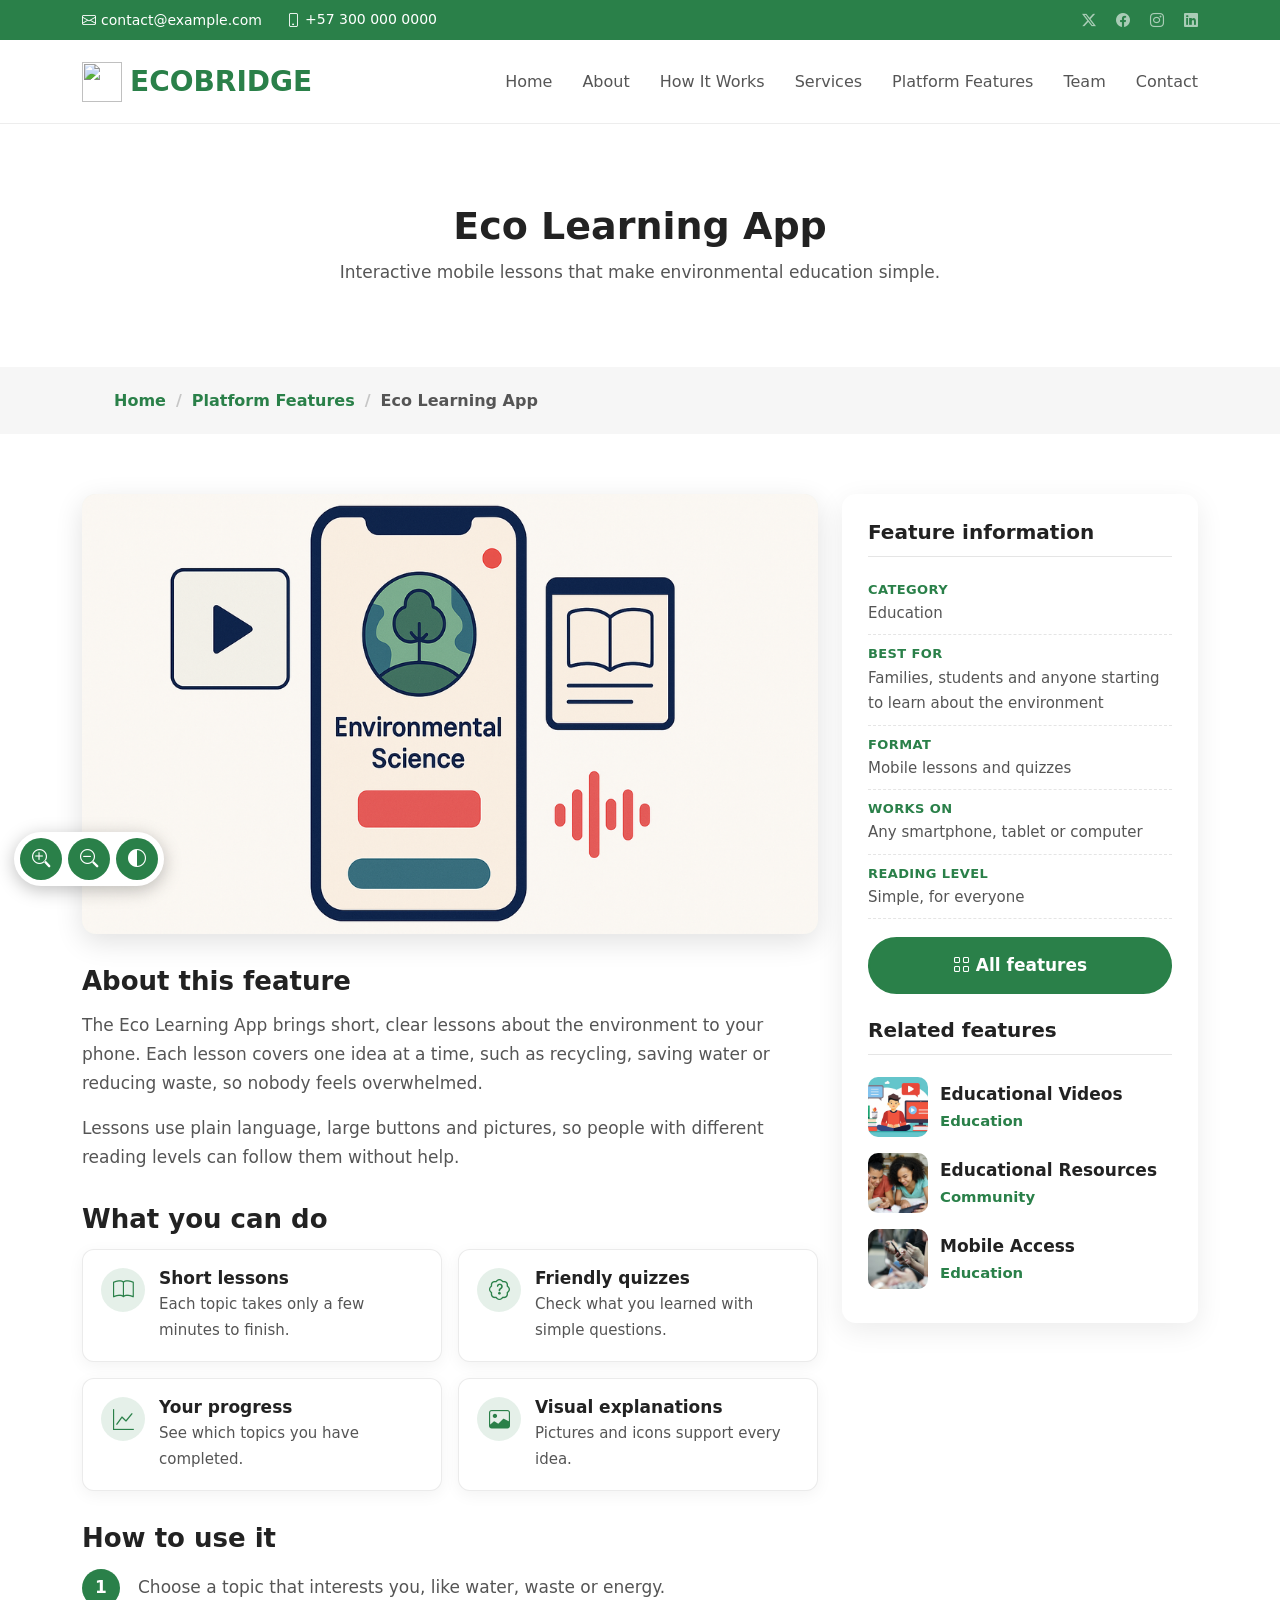
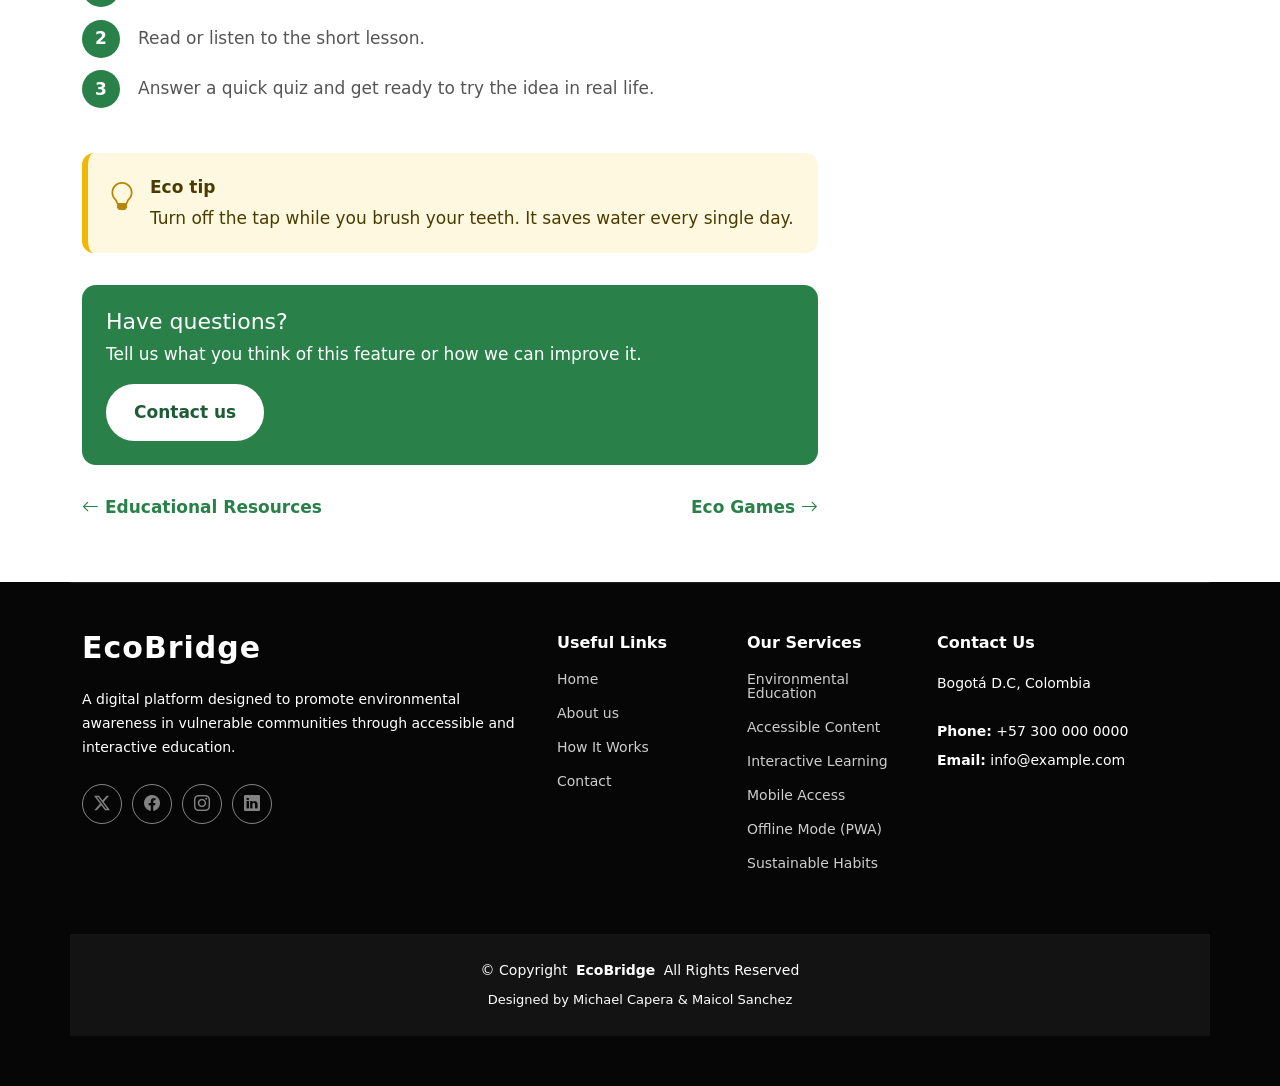
==== commit e01582e3: "Actualización del sitio web generada por Claude" ====
--- a/portfolio-details.html
+++ b/portfolio-details.html
@@ -4,39 +4,29 @@
 <head>
   <meta charset="utf-8">
   <meta content="width=device-width, initial-scale=1.0" name="viewport">
-  <title>Portfolio Details - Green Bootstrap Template</title>
+  <title>EcoBridge</title>
   <meta name="description" content="">
-  <meta name="keywords" content="">
+  <meta name="theme-color" content="#2a8049">
+  <link rel="manifest" href="manifest.webmanifest">
 
   <!-- Favicons -->
   <link href="assets/img/favicon.png" rel="icon">
   <link href="assets/img/apple-touch-icon.png" rel="apple-touch-icon">
-
-  <!-- Fonts -->
-  <link href="https://fonts.googleapis.com" rel="preconnect">
-  <link href="https://fonts.gstatic.com" rel="preconnect" crossorigin>
-  <link href="https://fonts.googleapis.com/css2?family=Roboto:ital,wght@0,100;0,300;0,400;0,500;0,700;0,900;1,100;1,300;1,400;1,500;1,700;1,900&family=Poppins:ital,wght@0,100;0,200;0,300;0,400;0,500;0,600;0,700;0,800;0,900;1,100;1,200;1,300;1,400;1,500;1,600;1,700;1,800;1,900&family=Raleway:ital,wght@0,100;0,200;0,300;0,400;0,500;0,600;0,700;0,800;0,900;1,100;1,200;1,300;1,400;1,500;1,600;1,700;1,800;1,900&display=swap" rel="stylesheet">
 
   <!-- Vendor CSS Files -->
   <link href="assets/vendor/bootstrap/css/bootstrap.min.css" rel="stylesheet">
   <link href="assets/vendor/bootstrap-icons/bootstrap-icons.css" rel="stylesheet">
   <link href="assets/vendor/aos/aos.css" rel="stylesheet">
   <link href="assets/vendor/glightbox/css/glightbox.min.css" rel="stylesheet">
-  <link href="assets/vendor/swiper/swiper-bundle.min.css" rel="stylesheet">
 
   <!-- Main CSS File -->
   <link href="assets/css/main.css" rel="stylesheet">
 
-  <!-- =======================================================
-  * Template Name: Green
-  * Template URL: https://bootstrapmade.com/green-free-one-page-bootstrap-template/
-  * Updated: Aug 07 2024 with Bootstrap v5.3.3
-  * Author: BootstrapMade.com
-  * License: https://bootstrapmade.com/license/
-  ======================================================== -->
 </head>
 
-<body class="portfolio-details-page">
+<body class="details-body" data-kind="feature">
+
+  <a href="index.html#main" class="skip-link">Skip to main content</a>
 
   <header id="header" class="header sticky-top">
 
@@ -44,7 +34,7 @@
       <div class="container d-flex justify-content-center justify-content-md-between">
         <div class="contact-info d-flex align-items-center">
           <i class="bi bi-envelope d-flex align-items-center"><a href="mailto:contact@example.com">contact@example.com</a></i>
-          <i class="bi bi-phone d-flex align-items-center ms-4"><span>+1 5589 55488 55</span></i>
+          <i class="bi bi-phone d-flex align-items-center ms-4"><span>+57 300 000 0000</span></i>
         </div>
         <div class="social-links d-none d-md-flex align-items-center">
           <a href="#" class="twitter"><i class="bi bi-twitter-x"></i></a>
@@ -55,40 +45,24 @@
       </div>
     </div><!-- End Top Bar -->
 
-    <div class="branding d-flex align-items-cente">
+    <div class="branding d-flex align-items-center">
 
       <div class="container position-relative d-flex align-items-center justify-content-between">
         <a href="index.html" class="logo d-flex align-items-center">
           <!-- Uncomment the line below if you also wish to use an image logo -->
-          <!-- <img src="assets/img/logo.png" alt=""> -->
-          <h1 class="sitename">Green</h1>
+          <img src="assets/img/logo.png" alt="" width="40" height="40">
+          <h1 class="sitename">EcoBridge</h1>
         </a>
 
         <nav id="navmenu" class="navmenu">
           <ul>
-            <li><a href="#hero">Home</a></li>
-            <li><a href="#about">About</a></li>
-            <li><a href="#services">Services</a></li>
-            <li><a href="#portfolio">Portfolio</a></li>
-            <li><a href="#team">Team</a></li>
-            <li class="dropdown"><a href="#"><span>Dropdown</span> <i class="bi bi-chevron-down toggle-dropdown"></i></a>
-              <ul>
-                <li><a href="#">Dropdown 1</a></li>
-                <li class="dropdown"><a href="#"><span>Deep Dropdown</span> <i class="bi bi-chevron-down toggle-dropdown"></i></a>
-                  <ul>
-                    <li><a href="#">Deep Dropdown 1</a></li>
-                    <li><a href="#">Deep Dropdown 2</a></li>
-                    <li><a href="#">Deep Dropdown 3</a></li>
-                    <li><a href="#">Deep Dropdown 4</a></li>
-                    <li><a href="#">Deep Dropdown 5</a></li>
-                  </ul>
-                </li>
-                <li><a href="#">Dropdown 2</a></li>
-                <li><a href="#">Dropdown 3</a></li>
-                <li><a href="#">Dropdown 4</a></li>
-              </ul>
-            </li>
-            <li><a href="#contact">Contact</a></li>
+            <li><a href="index.html#hero" >Home</a></li>
+            <li><a href="index.html#about">About</a></li>
+            <li><a href="index.html#how-it-works">How It Works</a></li>
+            <li><a href="index.html#services">Services</a></li>
+            <li><a href="index.html#portfolio">Platform Features</a></li>
+            <li><a href="index.html#team">Team</a></li>
+            <li><a href="index.html#contact">Contact</a></li>
           </ul>
           <i class="mobile-nav-toggle d-xl-none bi bi-list"></i>
         </nav>
@@ -99,16 +73,15 @@
 
   </header>
 
-  <main class="main">
-
-    <!-- Page Title -->
-    <div class="page-title" data-aos="fade">
+  <main class="main" id="main">
+
+    <div class="page-title">
       <div class="heading">
         <div class="container">
           <div class="row d-flex justify-content-center text-center">
             <div class="col-lg-8">
-              <h1>Portfolio Details</h1>
-              <p class="mb-0">Odio et unde deleniti. Deserunt numquam exercitationem. Officiis quo odio sint voluptas consequatur ut a odio voluptatem. Sit dolorum debitis veritatis natus dolores. Quasi ratione sint. Sit quaerat ipsum dolorem.</p>
+              <h1 id="detail-title">Loading…</h1>
+              <p class="mb-0" id="detail-tagline">Discover how this feature supports environmental education.</p>
             </div>
           </div>
         </div>
@@ -117,115 +90,18 @@
         <div class="container">
           <ol>
             <li><a href="index.html">Home</a></li>
-            <li class="current">Portfolio Details</li>
+            <li><a href="index.html#portfolio">Platform Features</a></li>
+            <li class="current" id="detail-crumb">Details</li>
           </ol>
         </div>
       </nav>
-    </div><!-- End Page Title -->
-
-    <!-- Portfolio Details Section -->
-    <section id="portfolio-details" class="portfolio-details section">
-
-      <div class="container" data-aos="fade-up">
-
-        <div class="portfolio-details-slider swiper init-swiper">
-          <script type="application/json" class="swiper-config">
-            {
-              "loop": true,
-              "speed": 600,
-              "autoplay": {
-                "delay": 5000
-              },
-              "slidesPerView": "auto",
-              "navigation": {
-                "nextEl": ".swiper-button-next",
-                "prevEl": ".swiper-button-prev"
-              },
-              "pagination": {
-                "el": ".swiper-pagination",
-                "type": "bullets",
-                "clickable": true
-              }
-            }
-          </script>
-          <div class="swiper-wrapper align-items-center">
-
-            <div class="swiper-slide">
-              <img src="assets/img/portfolio/app-1.jpg" alt="">
-            </div>
-
-            <div class="swiper-slide">
-              <img src="assets/img/portfolio/product-1.jpg" alt="">
-            </div>
-
-            <div class="swiper-slide">
-              <img src="assets/img/portfolio/branding-1.jpg" alt="">
-            </div>
-
-            <div class="swiper-slide">
-              <img src="assets/img/portfolio/books-1.jpg" alt="">
-            </div>
-
-          </div>
-          <div class="swiper-button-prev"></div>
-          <div class="swiper-button-next"></div>
-          <div class="swiper-pagination"></div>
-        </div>
-
-        <div class="row justify-content-between gy-4 mt-4">
-
-          <div class="col-lg-8" data-aos="fade-up">
-            <div class="portfolio-description">
-              <h2>This is an example of portfolio details</h2>
-              <p>
-                Autem ipsum nam porro corporis rerum. Quis eos dolorem eos itaque inventore commodi labore quia quia. Exercitationem repudiandae officiis neque suscipit non officia eaque itaque enim. Voluptatem officia accusantium nesciunt est omnis tempora consectetur dignissimos. Sequi nulla at esse enim cum deserunt eius.
-              </p>
-              <p>
-                Amet consequatur qui dolore veniam voluptatem voluptatem sit. Non aspernatur atque natus ut cum nam et. Praesentium error dolores rerum minus sequi quia veritatis eum. Eos et doloribus doloremque nesciunt molestiae laboriosam.
-              </p>
-
-              <div class="testimonial-item">
-                <p>
-                  <i class="bi bi-quote quote-icon-left"></i>
-                  <span>Export tempor illum tamen malis malis eram quae irure esse labore quem cillum quid cillum eram malis quorum velit fore eram velit sunt aliqua noster fugiat irure amet legam anim culpa.</span>
-                  <i class="bi bi-quote quote-icon-right"></i>
-                </p>
-                <div>
-                  <img src="assets/img/testimonials/testimonials-2.jpg" class="testimonial-img" alt="">
-                  <h3>Sara Wilsson</h3>
-                  <h4>Designer</h4>
-                </div>
-              </div>
-
-              <p>
-                Impedit ipsum quae et aliquid doloribus et voluptatem quasi. Perspiciatis occaecati earum et magnam animi. Quibusdam non qui ea vitae suscipit vitae sunt. Repudiandae incidunt cumque minus deserunt assumenda tempore. Delectus voluptas necessitatibus est.
-              </p>
-
-              <p>
-                Sunt voluptatum sapiente facilis quo odio aut ipsum repellat debitis. Molestiae et autem libero. Explicabo et quod necessitatibus similique quis dolor eum. Numquam eaque praesentium rem et qui nesciunt.
-              </p>
-
-            </div>
-          </div>
-
-          <div class="col-lg-3" data-aos="fade-up" data-aos-delay="100">
-            <div class="portfolio-info">
-              <h3>Project information</h3>
-              <ul>
-                <li><strong>Category</strong> Web design</li>
-                <li><strong>Client</strong> ASU Company</li>
-                <li><strong>Project date</strong> 01 March, 2020</li>
-                <li><strong>Project URL</strong> <a href="#">www.example.com</a></li>
-                <li><a href="#" class="btn-visit align-self-start">Visit Website</a></li>
-              </ul>
-            </div>
-          </div>
-
-        </div>
-
-      </div>
-
-    </section><!-- /Portfolio Details Section -->
+    </div>
+
+    <section id="details" class="details-page section">
+      <div class="container" id="detail-root">
+        <noscript><p class="text-center">Please turn on JavaScript to see the details of this page, or go back to the <a href="index.html">home page</a>.</p></noscript>
+      </div>
+    </section>
 
   </main>
 
@@ -235,45 +111,43 @@
       <div class="row gy-4">
         <div class="col-lg-5 col-md-12 footer-about">
           <a href="index.html" class="logo d-flex align-items-center">
-            <span class="sitename">Green</span>
+            <span class="sitename">EcoBridge</span>
           </a>
-          <p>Cras fermentum odio eu feugiat lide par naso tierra. Justo eget nada terra videa magna derita valies darta donna mare fermentum iaculis eu non diam phasellus.</p>
+          <p>A digital platform designed to promote environmental awareness in vulnerable communities through accessible and interactive education.</p>
           <div class="social-links d-flex mt-4">
-            <a href=""><i class="bi bi-twitter-x"></i></a>
-            <a href=""><i class="bi bi-facebook"></i></a>
-            <a href=""><i class="bi bi-instagram"></i></a>
-            <a href=""><i class="bi bi-linkedin"></i></a>
+            <a href="#" aria-label="X (Twitter)"><i class="bi bi-twitter-x"></i></a>
+            <a href="#" aria-label="Facebook"><i class="bi bi-facebook"></i></a>
+            <a href="#" aria-label="Instagram"><i class="bi bi-instagram"></i></a>
+            <a href="#" aria-label="LinkedIn"><i class="bi bi-linkedin"></i></a>
           </div>
         </div>
 
         <div class="col-lg-2 col-6 footer-links">
           <h4>Useful Links</h4>
           <ul>
-            <li><a href="#">Home</a></li>
-            <li><a href="#">About us</a></li>
-            <li><a href="#">Services</a></li>
-            <li><a href="#">Terms of service</a></li>
-            <li><a href="#">Privacy policy</a></li>
+            <li><a href="index.html#hero">Home</a></li>
+            <li><a href="index.html#about">About us</a></li>
+            <li><a href="index.html#how-it-works">How It Works</a></li>
+            <li><a href="index.html#contact">Contact</a></li>
           </ul>
         </div>
 
         <div class="col-lg-2 col-6 footer-links">
           <h4>Our Services</h4>
           <ul>
-            <li><a href="#">Web Design</a></li>
-            <li><a href="#">Web Development</a></li>
-            <li><a href="#">Product Management</a></li>
-            <li><a href="#">Marketing</a></li>
-            <li><a href="#">Graphic Design</a></li>
+            <li><a href="index.html#services">Environmental Education</a></li>
+            <li><a href="index.html#services">Accessible Content</a></li>
+            <li><a href="index.html#services">Interactive Learning</a></li>
+            <li><a href="index.html#services">Mobile Access</a></li>
+            <li><a href="index.html#services">Offline Mode (PWA)</a></li>
+            <li><a href="index.html#services">Sustainable Habits</a></li>
           </ul>
         </div>
 
         <div class="col-lg-3 col-md-12 footer-contact text-center text-md-start">
           <h4>Contact Us</h4>
-          <p>A108 Adam Street</p>
-          <p>New York, NY 535022</p>
-          <p>United States</p>
-          <p class="mt-4"><strong>Phone:</strong> <span>+1 5589 55488 55</span></p>
+          <p>Bogotá D.C, Colombia</p>
+          <p class="mt-4"><strong>Phone:</strong> <span>+57 300 000 0000</span></p>
           <p><strong>Email:</strong> <span>info@example.com</span></p>
         </div>
 
@@ -281,13 +155,13 @@
     </div>
 
     <div class="container copyright text-center mt-4">
-      <p>© <span>Copyright</span> <strong class="px-1 sitename">Green</strong> <span>All Rights Reserved</span></p>
+      <p>© <span>Copyright</span> <strong class="px-1 sitename">EcoBridge</strong> <span>All Rights Reserved</span></p>
       <div class="credits">
         <!-- All the links in the footer should remain intact. -->
         <!-- You can delete the links only if you've purchased the pro version. -->
         <!-- Licensing information: https://bootstrapmade.com/license/ -->
         <!-- Purchase the pro version with working PHP/AJAX contact form: [buy-url] -->
-        Designed by <a href="https://bootstrapmade.com/">BootstrapMade</a> | <a href="https://bootstrapmade.com/tools/">DevTools</a>
+        Designed by Michael Capera &amp; Maicol Sanchez
       </div>
     </div>
 
@@ -296,21 +170,32 @@
   <!-- Scroll Top -->
   <a href="#" id="scroll-top" class="scroll-top d-flex align-items-center justify-content-center"><i class="bi bi-arrow-up-short"></i></a>
 
+  <!-- Accessibility toolbar -->
+  <div class="a11y-toolbar" role="group" aria-label="Accessibility options">
+    <button type="button" id="a11y-bigger" aria-label="Increase text size"><i class="bi bi-zoom-in"></i></button>
+    <button type="button" id="a11y-smaller" aria-label="Decrease text size"><i class="bi bi-zoom-out"></i></button>
+    <button type="button" id="a11y-contrast" aria-label="Toggle high contrast" aria-pressed="false"><i class="bi bi-circle-half"></i></button>
+  </div>
+
   <!-- Preloader -->
   <div id="preloader"></div>
 
   <!-- Vendor JS Files -->
-  <script src="assets/vendor/bootstrap/js/bootstrap.bundle.min.js"></script>
-  <script src="assets/vendor/php-email-form/validate.js"></script>
-  <script src="assets/vendor/aos/aos.js"></script>
-  <script src="assets/vendor/glightbox/js/glightbox.min.js"></script>
-  <script src="assets/vendor/swiper/swiper-bundle.min.js"></script>
-  <script src="assets/vendor/imagesloaded/imagesloaded.pkgd.min.js"></script>
-  <script src="assets/vendor/isotope-layout/isotope.pkgd.min.js"></script>
+  <script src="assets/vendor/bootstrap/js/bootstrap.bundle.min.js" defer></script>
+  <script src="assets/vendor/php-email-form/validate.js" defer></script>
+  <script src="assets/vendor/aos/aos.js" defer></script>
+  <script src="assets/vendor/glightbox/js/glightbox.min.js" defer></script>
+  <script src="assets/vendor/imagesloaded/imagesloaded.pkgd.min.js" defer></script>
+  <script src="assets/vendor/isotope-layout/isotope.pkgd.min.js" defer></script>
+
+  <script>if("serviceWorker" in navigator&&(location.protocol==="https:"||location.hostname==="localhost")){window.addEventListener("load",function(){navigator.serviceWorker.register("sw.js")})}</script>
 
   <!-- Main JS File -->
-  <script src="assets/js/main.js"></script>
+  <script src="assets/js/main.js" defer></script>
+  <script src="assets/js/accessibility.js" defer></script>
+  <script src="assets/js/details-data.js" defer></script>
+  <script src="assets/js/details.js" defer></script>
 
 </body>
 
-</html>+</html>
--- a/assets/css/main.css
+++ b/assets/css/main.css
@@ -12,9 +12,9 @@
 --------------------------------------------------------------*/
 /* Fonts */
 :root {
-  --default-font: "Roboto",  system-ui, -apple-system, "Segoe UI", Roboto, "Helvetica Neue", Arial, "Noto Sans", "Liberation Sans", sans-serif, "Apple Color Emoji", "Segoe UI Emoji", "Segoe UI Symbol", "Noto Color Emoji";
-  --heading-font: "Raleway",  sans-serif;
-  --nav-font: "Poppins",  sans-serif;
+  --default-font: system-ui, -apple-system, "Segoe UI", Roboto, "Helvetica Neue", Arial, "Noto Sans", sans-serif;
+  --heading-font: system-ui, -apple-system, "Segoe UI", Roboto, "Helvetica Neue", Arial, "Noto Sans", sans-serif;
+  --nav-font: system-ui, -apple-system, "Segoe UI", Roboto, "Helvetica Neue", Arial, "Noto Sans", sans-serif;
 }
 
 /* Global Colors - The following color variables are used throughout the website. Updating them here will change the color scheme of the entire website */
@@ -22,7 +22,7 @@
   --background-color: #ffffff; /* Background color for the entire website, including individual sections */
   --default-color: #555555; /* Default color used for the majority of the text content across the entire website */
   --heading-color: #222222; /* Color for headings, subheadings and title throughout the website */
-  --accent-color: #5cb874; /* Accent color that represents your brand on the website. It's used for buttons, links, and other elements that need to stand out */
+  --accent-color: #2a8049; /* Accent color that represents your brand on the website. It's used for buttons, links, and other elements that need to stand out */
   --surface-color: #ffffff; /* The surface color is used as a background of boxed elements within sections, such as cards, icon boxes, or other elements that require a visual separation from the global background. */
   --contrast-color: #ffffff; /* Contrast color for text, ensuring readability against backgrounds of accent, heading, or default colors. */
 }
@@ -30,17 +30,17 @@
 /* Nav Menu Colors - The following color variables are used specifically for the navigation menu. They are separate from the global colors to allow for more customization options */
 :root {
   --nav-color: #555555;  /* The default color of the main navmenu links */
-  --nav-hover-color: #5cb874; /* Applied to main navmenu links when they are hovered over or active */
+  --nav-hover-color: #2a8049; /* Applied to main navmenu links when they are hovered over or active */
   --nav-mobile-background-color: #ffffff; /* Used as the background color for mobile navigation menu */
   --nav-dropdown-background-color: #ffffff; /* Used as the background color for dropdown items that appear when hovering over primary navigation items */
   --nav-dropdown-color: #555555; /* Used for navigation links of the dropdown items in the navigation menu. */
-  --nav-dropdown-hover-color: #5cb874; /* Similar to --nav-hover-color, this color is applied to dropdown navigation links when they are hovered over. */
+  --nav-dropdown-hover-color: #2a8049; /* Similar to --nav-hover-color, this color is applied to dropdown navigation links when they are hovered over. */
 }
 
 /* Color Presets - These classes override global colors when applied to any section or element, providing reuse of the sam color scheme. */
 
 .light-background {
-  --background-color: #f9fcf9;
+  --background-color: #f2f8f3;
   --surface-color: #ffffff;
 }
 
@@ -53,10 +53,10 @@
 }
 
 .accent-background {
-  --background-color: #5cb874;
+  --background-color: #2a8049;
   --default-color: #ffffff;
   --heading-color: #ffffff;
-  --surface-color: #80c792;
+  --surface-color: #3c9a5c;
 }
 
 /* Smooth scroll */
@@ -68,6 +68,8 @@
 # General Styling & Shared Classes
 --------------------------------------------------------------*/
 body {
+  font-size: 17px;
+  line-height: 1.7;
   color: var(--default-color);
   background-color: var(--background-color);
   font-family: var(--default-font);
@@ -1345,6 +1347,20 @@
   z-index: 1;
 }
 
+/* Same size for every card image, regardless of the original proportions */
+.portfolio .portfolio-content .portfolio-img {
+  width: 100%;
+  aspect-ratio: 4 / 3;
+  object-fit: cover;
+  object-position: center;
+  display: block;
+}
+
+.portfolio .portfolio-content > a {
+  display: block;
+  overflow: hidden;
+}
+
 .portfolio .portfolio-content .portfolio-info {
   background-color: var(--background-color);
   border-top: 1px solid color-mix(in srgb, var(--default-color), transparent 90%);
@@ -1377,6 +1393,54 @@
 
 .portfolio .portfolio-content:hover img {
   transform: scale(1.1);
+}
+
+/* Extra content inside each Platform Features card */
+.portfolio .portfolio-content {
+  display: flex;
+  flex-direction: column;
+}
+
+.portfolio .portfolio-content .portfolio-info {
+  flex: 1;
+}
+
+.portfolio .portfolio-content .portfolio-info h4,
+.portfolio .portfolio-content .portfolio-info p {
+  padding-right: 0;
+}
+
+.portfolio .portfolio-tag {
+  display: inline-block;
+  background-color: color-mix(in srgb, var(--accent-color), transparent 88%);
+  color: var(--accent-color);
+  font-size: 12px;
+  font-weight: 600;
+  padding: 4px 12px;
+  border-radius: 50px;
+  margin-bottom: 12px;
+}
+
+.portfolio .portfolio-tag i {
+  margin-right: 4px;
+}
+
+.portfolio .portfolio-points {
+  list-style: none;
+  margin: 15px 0 0 0;
+  padding: 15px 0 0 0;
+  border-top: 1px dashed color-mix(in srgb, var(--default-color), transparent 80%);
+}
+
+.portfolio .portfolio-points li {
+  font-size: 13px;
+  padding: 3px 0;
+  color: color-mix(in srgb, var(--default-color), transparent 20%);
+}
+
+.portfolio .portfolio-points li i {
+  color: var(--accent-color);
+  margin-right: 6px;
 }
 
 /*--------------------------------------------------------------
@@ -1850,4 +1914,190 @@
 --------------------------------------------------------------*/
 .starter-section {
   /* Add your styles here */
-}+}
+
+/*--------------------------------------------------------------
+# Accessibility & low-bandwidth improvements
+--------------------------------------------------------------*/
+html { font-size: 100%; }
+html.text-lg { font-size: 112.5%; }
+html.text-xl { font-size: 125%; }
+html.text-sm { font-size: 93%; }
+
+.skip-link {
+  position: absolute;
+  left: 12px;
+  top: -60px;
+  background: #1d5c35;
+  color: #fff;
+  padding: 10px 18px;
+  border-radius: 6px;
+  z-index: 100000;
+  transition: top 0.2s;
+}
+.skip-link:focus { top: 12px; color: #fff; }
+
+a:focus-visible, button:focus-visible, input:focus-visible, textarea:focus-visible, .filter-active:focus-visible, [tabindex]:focus-visible {
+  outline: 3px solid #f2b705;
+  outline-offset: 3px;
+}
+
+.header .logo img { max-height: 40px; margin-right: 8px; }
+
+/* Hero: darker green overlay so white text is easy to read */
+.hero .carousel-item:before { background: rgba(12, 50, 28, 0.68); }
+.hero .carousel-container h2 { text-shadow: 0 2px 8px rgba(0, 0, 0, 0.35); }
+.hero .carousel-container p { font-size: 18px; max-width: 700px; }
+.hero .btn-get-started { background: #2a8049; border-color: #fff; margin: 4px 6px; }
+.hero .btn-get-started:hover { background: #fff; color: #1d5c35; border-color: #fff; }
+.hero .btn-get-started.btn-outline { background: transparent; }
+.hero .btn-get-started.btn-outline:hover { background: #fff; color: #1d5c35; }
+
+/* About quick facts */
+.about .quick-facts { display: flex; flex-wrap: wrap; gap: 10px; margin-top: 20px; }
+.about .quick-facts span {
+  background: color-mix(in srgb, var(--accent-color), transparent 90%);
+  color: #1d5c35;
+  font-weight: 600;
+  font-size: 14px;
+  padding: 8px 14px;
+  border-radius: 50px;
+}
+.about .quick-facts i { color: var(--accent-color); margin-right: 6px; }
+
+/* Why Us: icon next to the number */
+.why-us .card span i { margin-right: 6px; font-size: 26px; vertical-align: -3px; }
+
+/* How It Works */
+.how-it-works .step-card {
+  background: var(--surface-color);
+  border-radius: 14px;
+  padding: 36px 28px;
+  height: 100%;
+  text-align: center;
+  box-shadow: 0 8px 28px rgba(0, 0, 0, 0.07);
+  border-top: 5px solid var(--accent-color);
+}
+.how-it-works .step-icon {
+  width: 76px; height: 76px; margin: 0 auto 18px;
+  display: flex; align-items: center; justify-content: center;
+  border-radius: 50%;
+  background: color-mix(in srgb, var(--accent-color), transparent 88%);
+  color: var(--accent-color);
+  font-size: 34px;
+}
+.how-it-works .step-card h3 { font-size: 22px; font-weight: 700; }
+.how-it-works .step-card h3 span {
+  display: inline-block; width: 30px; height: 30px; line-height: 30px;
+  border-radius: 50%; background: var(--accent-color); color: #fff;
+  font-size: 15px; margin-right: 8px; vertical-align: 2px;
+}
+.how-it-works .step-card p { margin: 0; }
+
+/* Accessibility toolbar */
+.a11y-toolbar {
+  position: fixed; left: 14px; bottom: 14px; z-index: 9990;
+  display: flex; gap: 6px; padding: 6px;
+  background: #fff; border-radius: 50px;
+  box-shadow: 0 4px 18px rgba(0, 0, 0, 0.25);
+}
+.a11y-toolbar button {
+  width: 42px; height: 42px; border: 0; border-radius: 50%;
+  background: var(--accent-color); color: #fff; font-size: 18px; cursor: pointer;
+}
+.a11y-toolbar button:hover { background: #1d5c35; }
+.a11y-toolbar button[aria-pressed="true"] { background: #111; }
+
+/* High contrast mode */
+html.high-contrast body { background: #000; color: #fff; }
+html.high-contrast :is(.light-background, .section, .header, .footer, .portfolio-info, .portfolio-content, .service-item, .step-card, .card, .member, .info-item, .info-wrap) {
+  --background-color: #000; --surface-color: #000; --default-color: #fff; --heading-color: #ffe14d;
+  background-color: #000;
+}
+html.high-contrast a { color: #7fd1ff; }
+html.high-contrast .accent-background, html.high-contrast .hero .btn-get-started, html.high-contrast .cta-btn { background: #000; border: 2px solid #ffe14d; color: #ffe14d; }
+html.high-contrast .portfolio-tag, html.high-contrast .quick-facts span { background: #222; color: #ffe14d; }
+
+/* Respect users who prefer less motion */
+@media (prefers-reduced-motion: reduce) {
+  :root { scroll-behavior: auto; }
+  *, *::before, *::after { animation-duration: 0.01ms !important; transition-duration: 0.01ms !important; }
+  [data-aos] { opacity: 1 !important; transform: none !important; }
+}
+
+@media (max-width: 575px) {
+  .hero .carousel-container p { font-size: 16px; }
+  .a11y-toolbar button { width: 38px; height: 38px; }
+}
+
+/*--------------------------------------------------------------
+# Detail pages (features and services)
+--------------------------------------------------------------*/
+.portfolio .portfolio-more { display: inline-block; margin-top: 14px; font-weight: 600; font-size: 14px; }
+.portfolio .portfolio-more i { transition: transform 0.2s; }
+.portfolio .portfolio-more:hover i { transform: translateX(4px); }
+
+.details-page .detail-h2 { font-size: 26px; font-weight: 700; margin: 32px 0 14px; }
+.details-page .detail-h2:first-child { margin-top: 0; }
+.details-page p { font-size: 17px; }
+
+.details-page .detail-figure { margin: 0 0 8px; border-radius: 14px; overflow: hidden; box-shadow: 0 8px 28px rgba(0,0,0,0.12); background: #eef5ef; }
+.details-page .detail-figure img { width: 100%; height: auto; max-height: 440px; object-fit: cover; display: block; }
+
+.details-page .detail-hero-icon { width: 96px; height: 96px; border-radius: 24px; display: flex; align-items: center; justify-content: center; font-size: 46px; color: #fff; margin-bottom: 22px; background: var(--accent-color); }
+.details-page .detail-cyan { background: #0891b2; } .details-page .detail-orange { background: #c2570c; }
+.details-page .detail-teal { background: #0f766e; } .details-page .detail-red { background: #c0392b; }
+.details-page .detail-indigo { background: #4f46e5; } .details-page .detail-pink { background: #be185d; }
+
+.details-page .detail-card { display: flex; gap: 14px; align-items: flex-start; height: 100%; padding: 18px; background: #fff; border-radius: 12px; border: 1px solid rgba(0,0,0,0.08); box-shadow: 0 4px 16px rgba(0,0,0,0.05); }
+.details-page .detail-card > i { flex-shrink: 0; width: 44px; height: 44px; border-radius: 50%; display: flex; align-items: center; justify-content: center; font-size: 21px; background: color-mix(in srgb, var(--accent-color), transparent 88%); color: var(--accent-color); }
+.details-page .detail-card h4 { font-size: 17px; font-weight: 700; margin: 0 0 4px; }
+.details-page .detail-card p { font-size: 15px; margin: 0; }
+.details-page .detail-card-col { flex-direction: column; align-items: center; text-align: center; }
+
+.details-page .detail-steps { list-style: none; counter-reset: step; padding: 0; margin: 0; }
+.details-page .detail-steps li { counter-increment: step; position: relative; padding: 4px 0 18px 56px; font-size: 17px; }
+.details-page .detail-steps li::before { content: counter(step); position: absolute; left: 0; top: 0; width: 38px; height: 38px; border-radius: 50%; background: var(--accent-color); color: #fff; font-weight: 700; display: flex; align-items: center; justify-content: center; }
+
+.details-page .detail-checks { list-style: none; padding: 0; margin: 0; }
+.details-page .detail-checks li { padding: 6px 0; font-size: 17px; }
+.details-page .detail-checks i { color: var(--accent-color); margin-right: 8px; }
+
+.details-page .detail-tip { display: flex; gap: 14px; margin: 32px 0; padding: 20px; border-radius: 12px; background: #fff8e1; border-left: 6px solid #f2b705; color: #4a3b00; }
+.details-page .detail-tip > i { font-size: 28px; color: #b78600; }
+.details-page .detail-tip p { margin: 2px 0 0; color: #4a3b00; }
+
+.details-page .detail-cta { display: flex; flex-wrap: wrap; gap: 16px; align-items: center; justify-content: space-between; padding: 24px; border-radius: 14px; background: var(--accent-color); color: #fff; }
+.details-page .detail-cta h3 { color: #fff; font-size: 22px; margin: 0 0 4px; }
+.details-page .detail-cta p { color: #fff; margin: 0; }
+
+.btn-detail { display: inline-block; background: #fff; color: #1d5c35; font-weight: 700; padding: 12px 26px; border-radius: 50px; border: 2px solid #fff; }
+.btn-detail:hover { background: transparent; color: #fff; }
+.details-page .detail-side .btn-detail { background: var(--accent-color); color: #fff; border-color: var(--accent-color); }
+.details-page .detail-side .btn-detail:hover { background: transparent; color: var(--accent-color); }
+.btn-detail.btn-block { display: block; text-align: center; margin-top: 18px; }
+
+.details-page .detail-nav { display: flex; justify-content: space-between; gap: 12px; flex-wrap: wrap; margin-top: 28px; font-weight: 600; }
+
+.details-page .detail-side { background: #fff; border-radius: 14px; padding: 26px; box-shadow: 0 8px 28px rgba(0,0,0,0.08); position: sticky; top: 130px; }
+.details-page .detail-side h3 { font-size: 20px; font-weight: 700; padding-bottom: 12px; margin-bottom: 14px; border-bottom: 1px solid rgba(0,0,0,0.1); }
+.details-page .detail-info, .details-page .detail-links { list-style: none; padding: 0; margin: 0; }
+.details-page .detail-info li { padding: 8px 0; font-size: 15px; border-bottom: 1px dashed rgba(0,0,0,0.1); }
+.details-page .detail-info strong { display: block; font-size: 13px; text-transform: uppercase; letter-spacing: 0.4px; color: var(--accent-color); }
+.details-page .detail-links li { padding: 7px 0; }
+.details-page .detail-links i { margin-right: 8px; }
+
+.details-page .related-item { display: flex; align-items: center; gap: 12px; padding: 8px 0; color: var(--heading-color); }
+.details-page .related-item img { width: 60px; height: 60px; object-fit: cover; border-radius: 10px; }
+.details-page .related-item small { display: block; color: var(--accent-color); font-weight: 600; }
+.details-page .related-grid { display: grid; grid-template-columns: repeat(auto-fit, minmax(210px, 1fr)); gap: 10px; }
+.details-page .related-grid .related-item { background: #fff; padding: 10px; border-radius: 12px; border: 1px solid rgba(0,0,0,0.08); }
+
+.detail-tag { display: inline-block; background: color-mix(in srgb, var(--accent-color), transparent 88%); color: var(--accent-color); font-size: 12px; font-weight: 600; padding: 4px 12px; border-radius: 50px; }
+
+html.high-contrast .details-page :is(.detail-card, .detail-side, .related-grid .related-item) { background: #000; border-color: #ffe14d; }
+html.high-contrast .details-page .detail-tip { background: #000; border: 2px solid #ffe14d; color: #fff; }
+html.high-contrast .details-page .detail-tip p { color: #fff; }
+html.high-contrast .details-page .detail-cta { background: #000; border: 2px solid #ffe14d; }
+
+@media (max-width: 991px) { .details-page .detail-side { position: static; } }
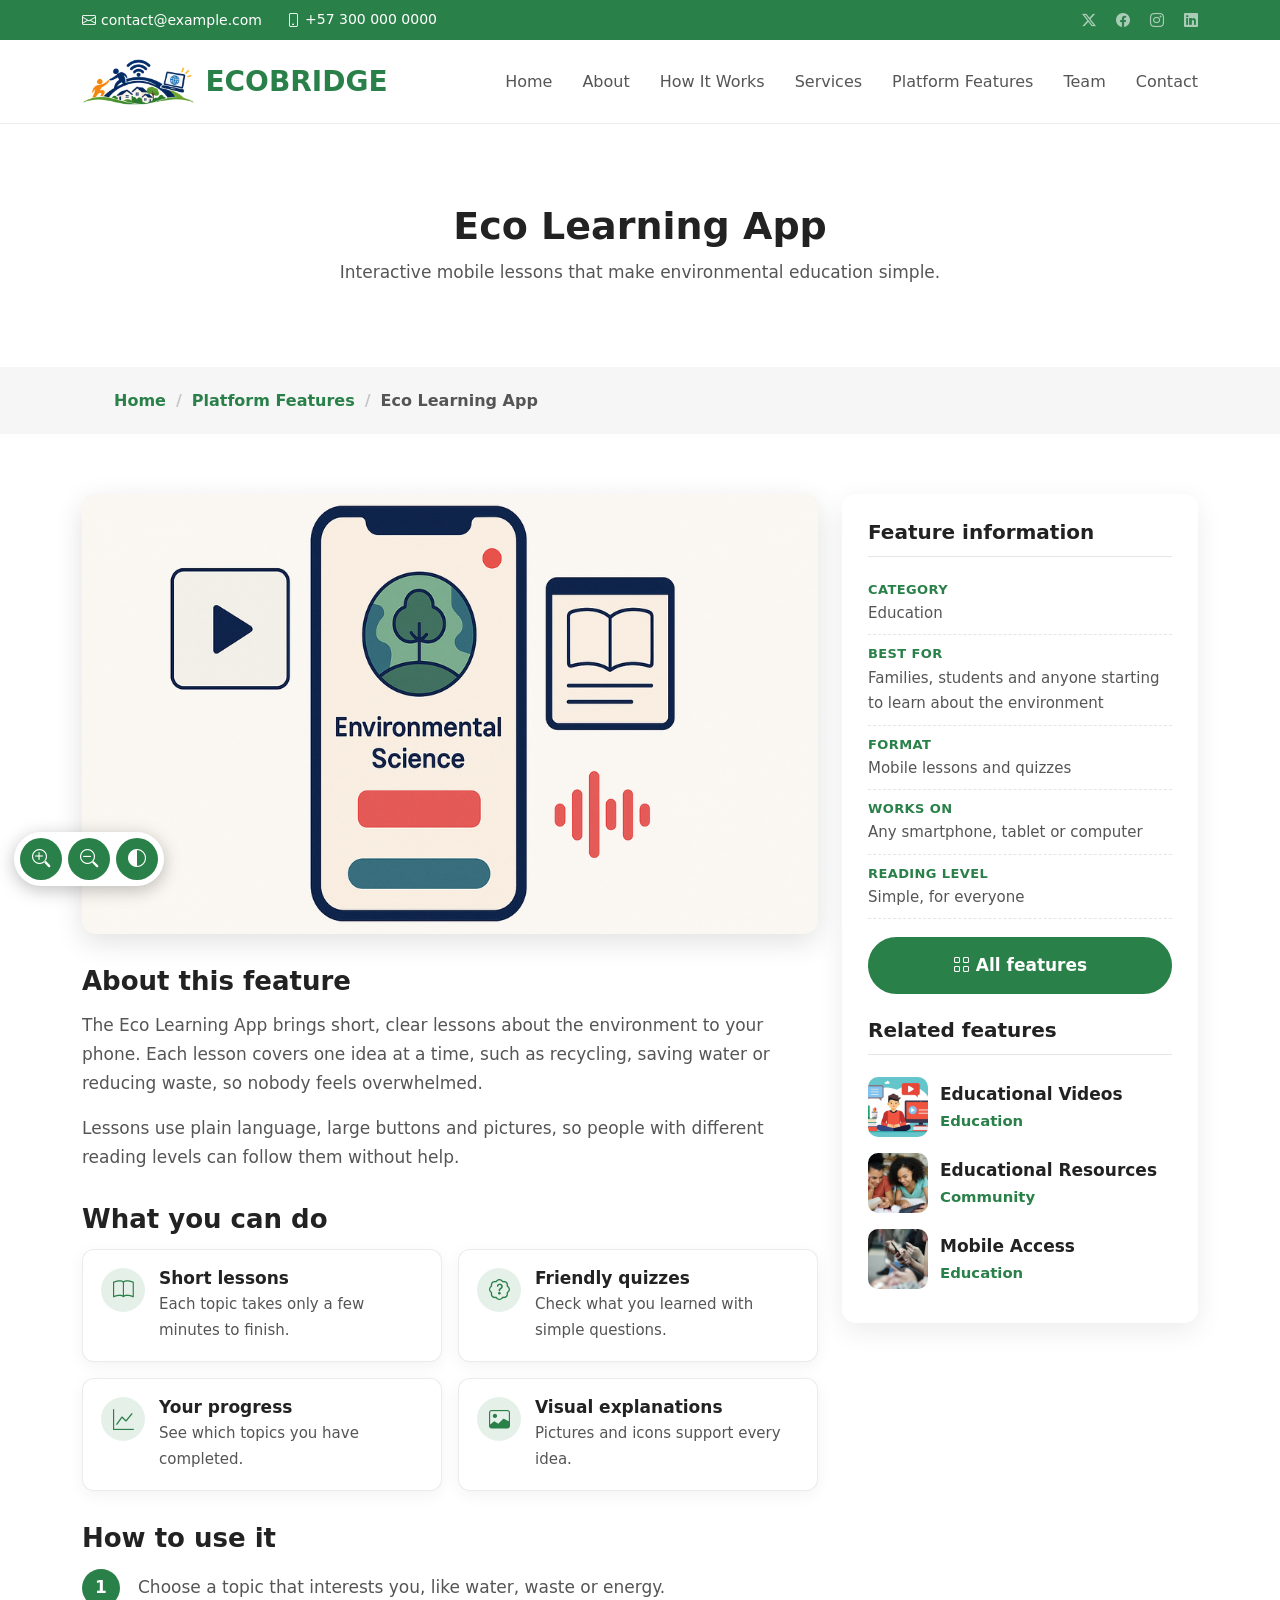
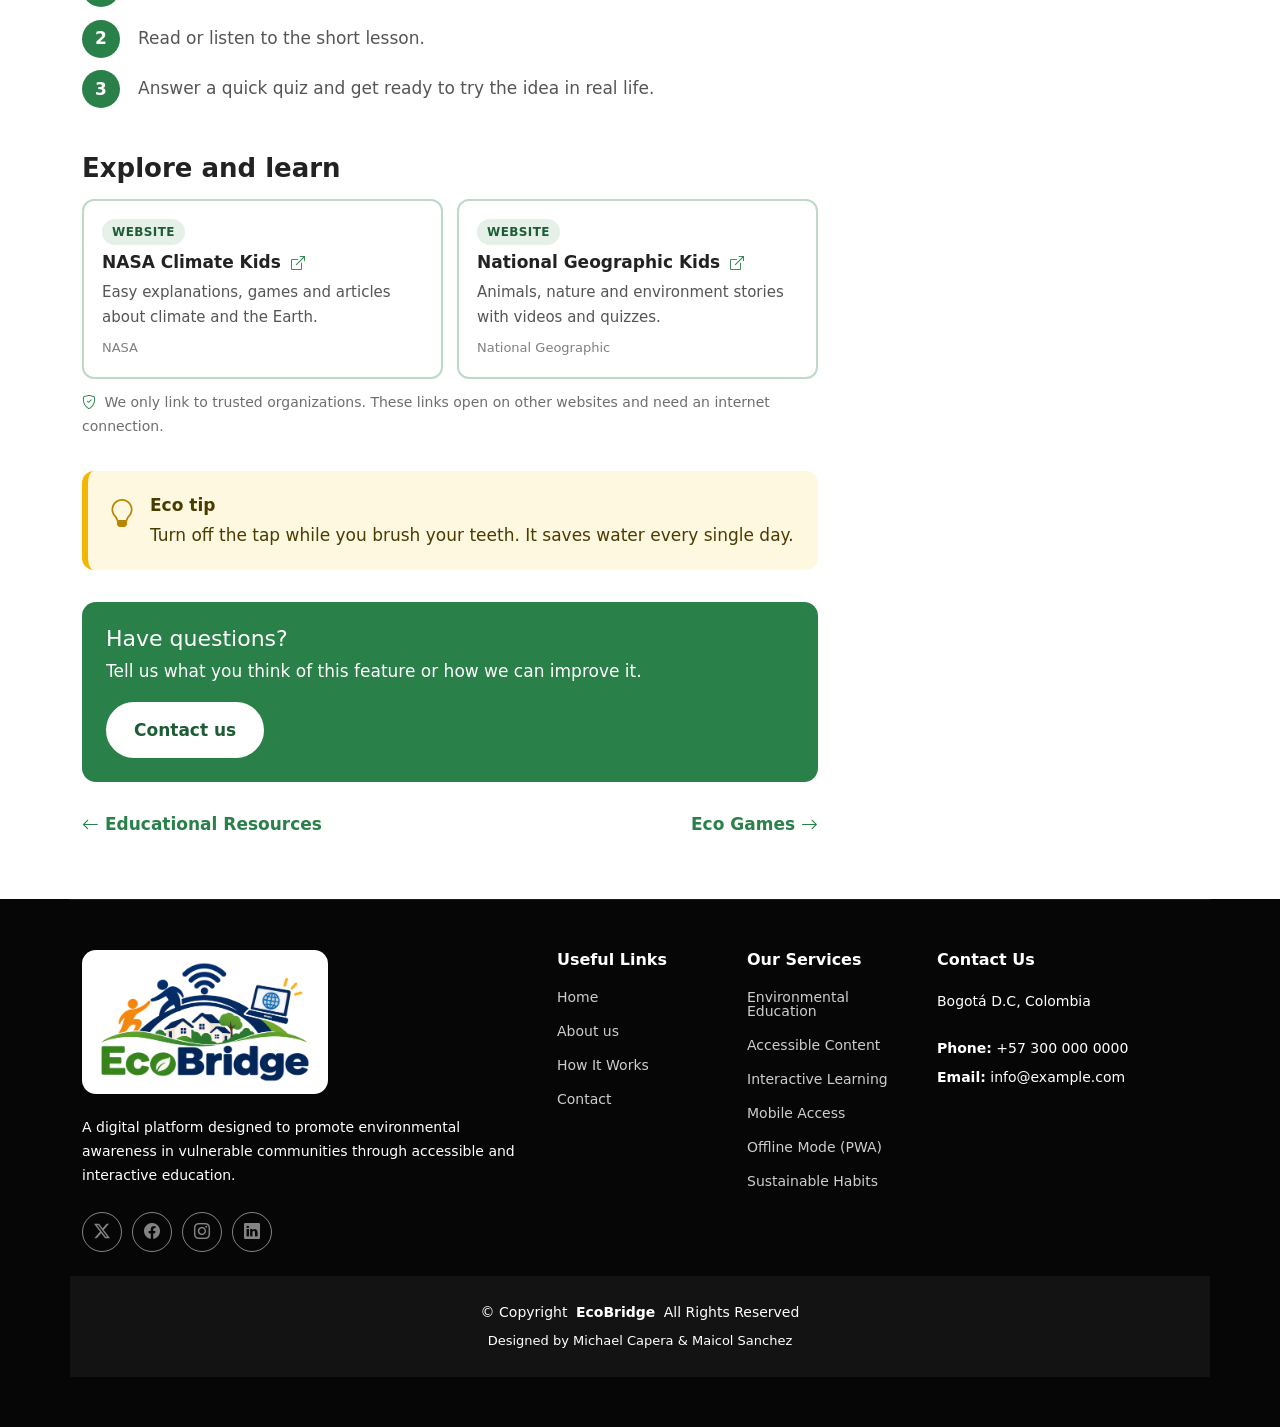
==== commit 754fccd9: "Actualización de EcoBridge" ====
--- a/portfolio-details.html
+++ b/portfolio-details.html
@@ -50,7 +50,7 @@
       <div class="container position-relative d-flex align-items-center justify-content-between">
         <a href="index.html" class="logo d-flex align-items-center">
           <!-- Uncomment the line below if you also wish to use an image logo -->
-          <img src="assets/img/logo.png" alt="" width="40" height="40">
+          <img src="assets/img/logo.png" alt="" width="113" height="46">
           <h1 class="sitename">EcoBridge</h1>
         </a>
 
@@ -110,9 +110,7 @@
     <div class="container footer-top">
       <div class="row gy-4">
         <div class="col-lg-5 col-md-12 footer-about">
-          <a href="index.html" class="logo d-flex align-items-center">
-            <span class="sitename">EcoBridge</span>
-          </a>
+          <a href="index.html" class="footer-logo-badge" aria-label="EcoBridge home"><img src="assets/img/logo-wordmark.png" alt="EcoBridge logo" width="210" height="123"></a>
           <p>A digital platform designed to promote environmental awareness in vulnerable communities through accessible and interactive education.</p>
           <div class="social-links d-flex mt-4">
             <a href="#" aria-label="X (Twitter)"><i class="bi bi-twitter-x"></i></a>
--- a/assets/css/main.css
+++ b/assets/css/main.css
@@ -2101,3 +2101,25 @@
 html.high-contrast .details-page .detail-cta { background: #000; border: 2px solid #ffe14d; }
 
 @media (max-width: 991px) { .details-page .detail-side { position: static; } }
+
+/* External links on feature pages */
+.details-page .ext-links { display: grid; grid-template-columns: repeat(auto-fit, minmax(260px, 1fr)); gap: 14px; }
+.details-page .ext-link { display: flex; flex-direction: column; gap: 6px; padding: 18px; border-radius: 12px; background: #fff; border: 2px solid color-mix(in srgb, var(--accent-color), transparent 70%); color: var(--default-color); transition: 0.2s; }
+.details-page .ext-link:hover { border-color: var(--accent-color); transform: translateY(-3px); box-shadow: 0 8px 22px rgba(0,0,0,0.1); color: var(--default-color); }
+.details-page .ext-link strong { color: var(--heading-color); font-size: 17px; line-height: 1.35; }
+.details-page .ext-link strong i { color: var(--accent-color); font-size: 14px; margin-left: 4px; }
+.details-page .ext-link .ext-type { align-self: flex-start; font-size: 12px; font-weight: 700; text-transform: uppercase; letter-spacing: 0.4px; background: color-mix(in srgb, var(--accent-color), transparent 88%); color: #1d5c35; padding: 3px 10px; border-radius: 50px; }
+.details-page .ext-link .ext-desc { font-size: 15px; }
+.details-page .ext-link small { color: color-mix(in srgb, var(--default-color), transparent 25%); font-size: 13px; margin-top: auto; }
+.details-page .ext-note { font-size: 14px; margin-top: 12px; color: color-mix(in srgb, var(--default-color), transparent 15%); }
+.details-page .ext-note i { color: var(--accent-color); margin-right: 4px; }
+html.high-contrast .details-page .ext-link { background: #000; border-color: #ffe14d; }
+html.high-contrast .details-page .ext-link strong { color: #ffe14d; }
+
+/* Logo */
+.header .logo img { height: 46px; width: auto; max-height: none; margin-right: 10px; }
+.footer .footer-logo-badge { display: inline-block; background: #fff; border-radius: 14px; padding: 12px 18px; margin-bottom: 14px; }
+.footer .footer-logo-badge img { display: block; width: 210px; max-width: 100%; height: auto; }
+
+/* Team photos */
+.team .member img { object-fit: cover; }
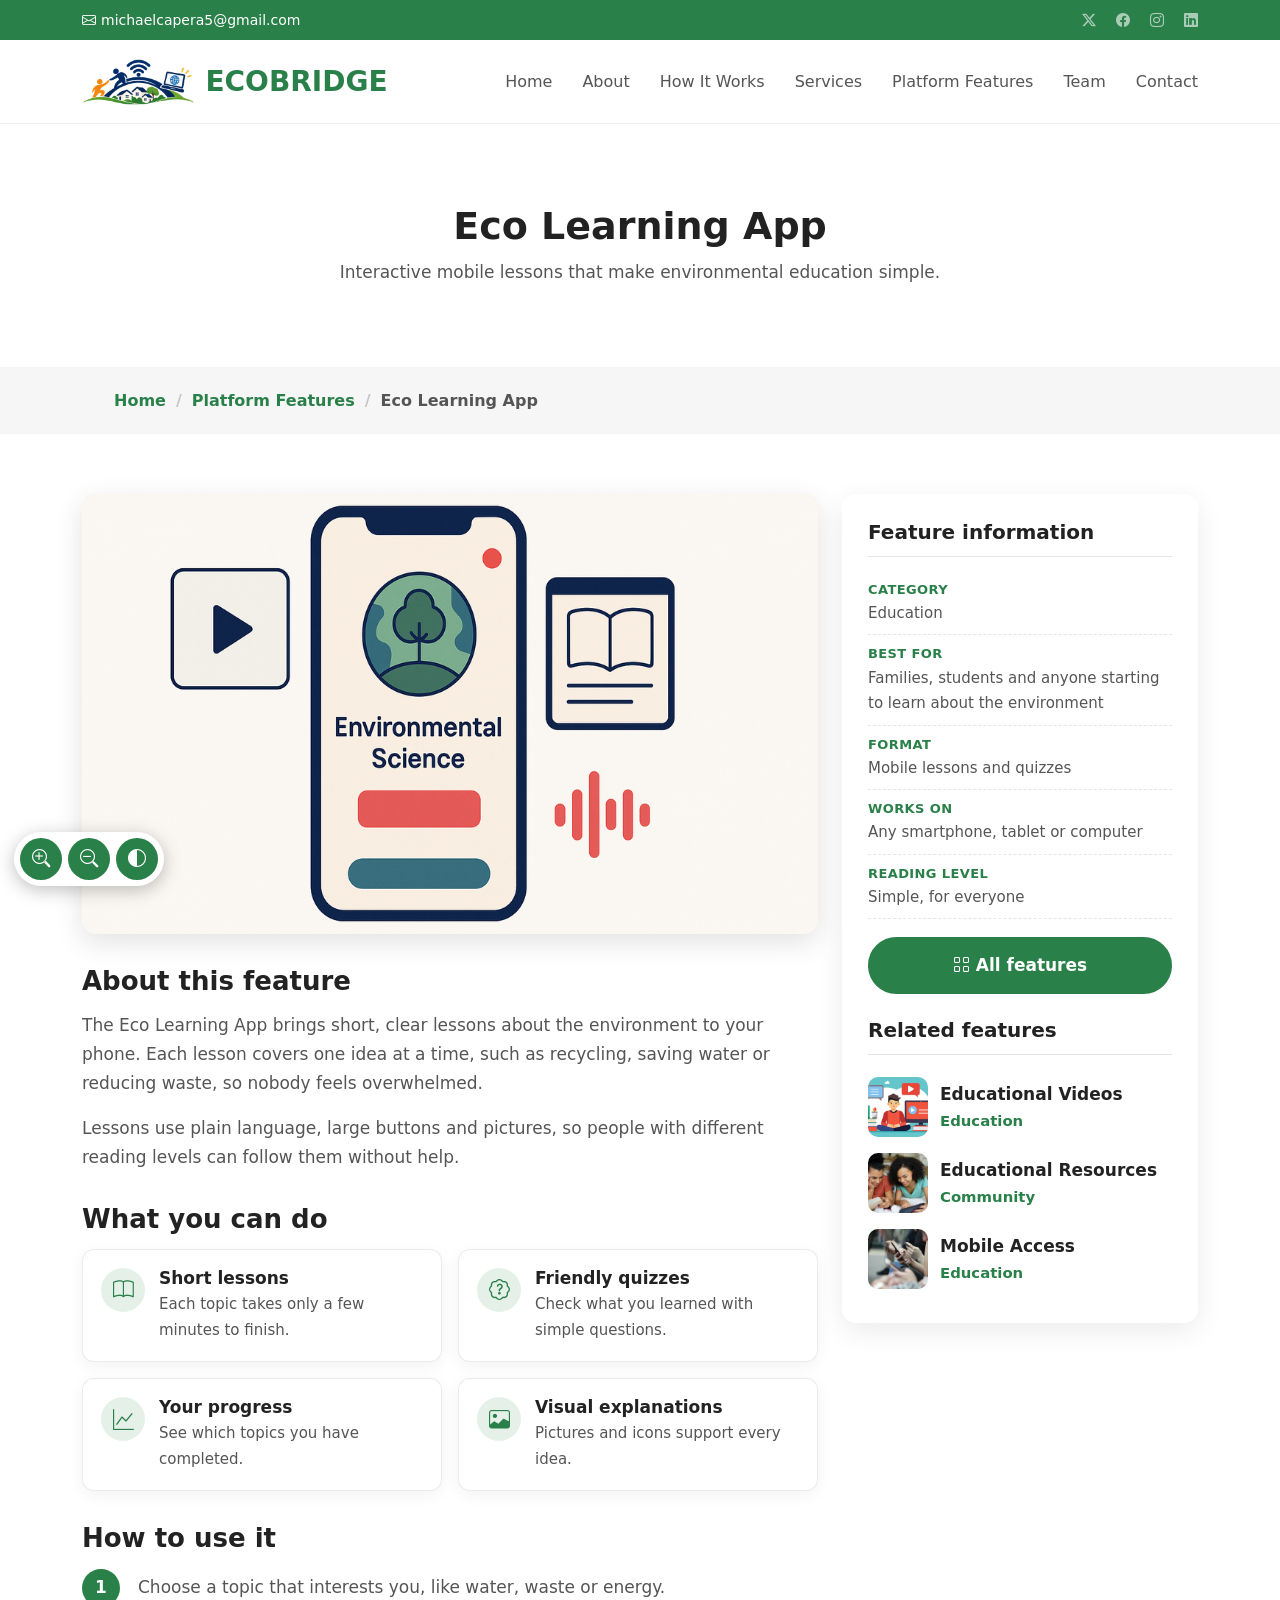
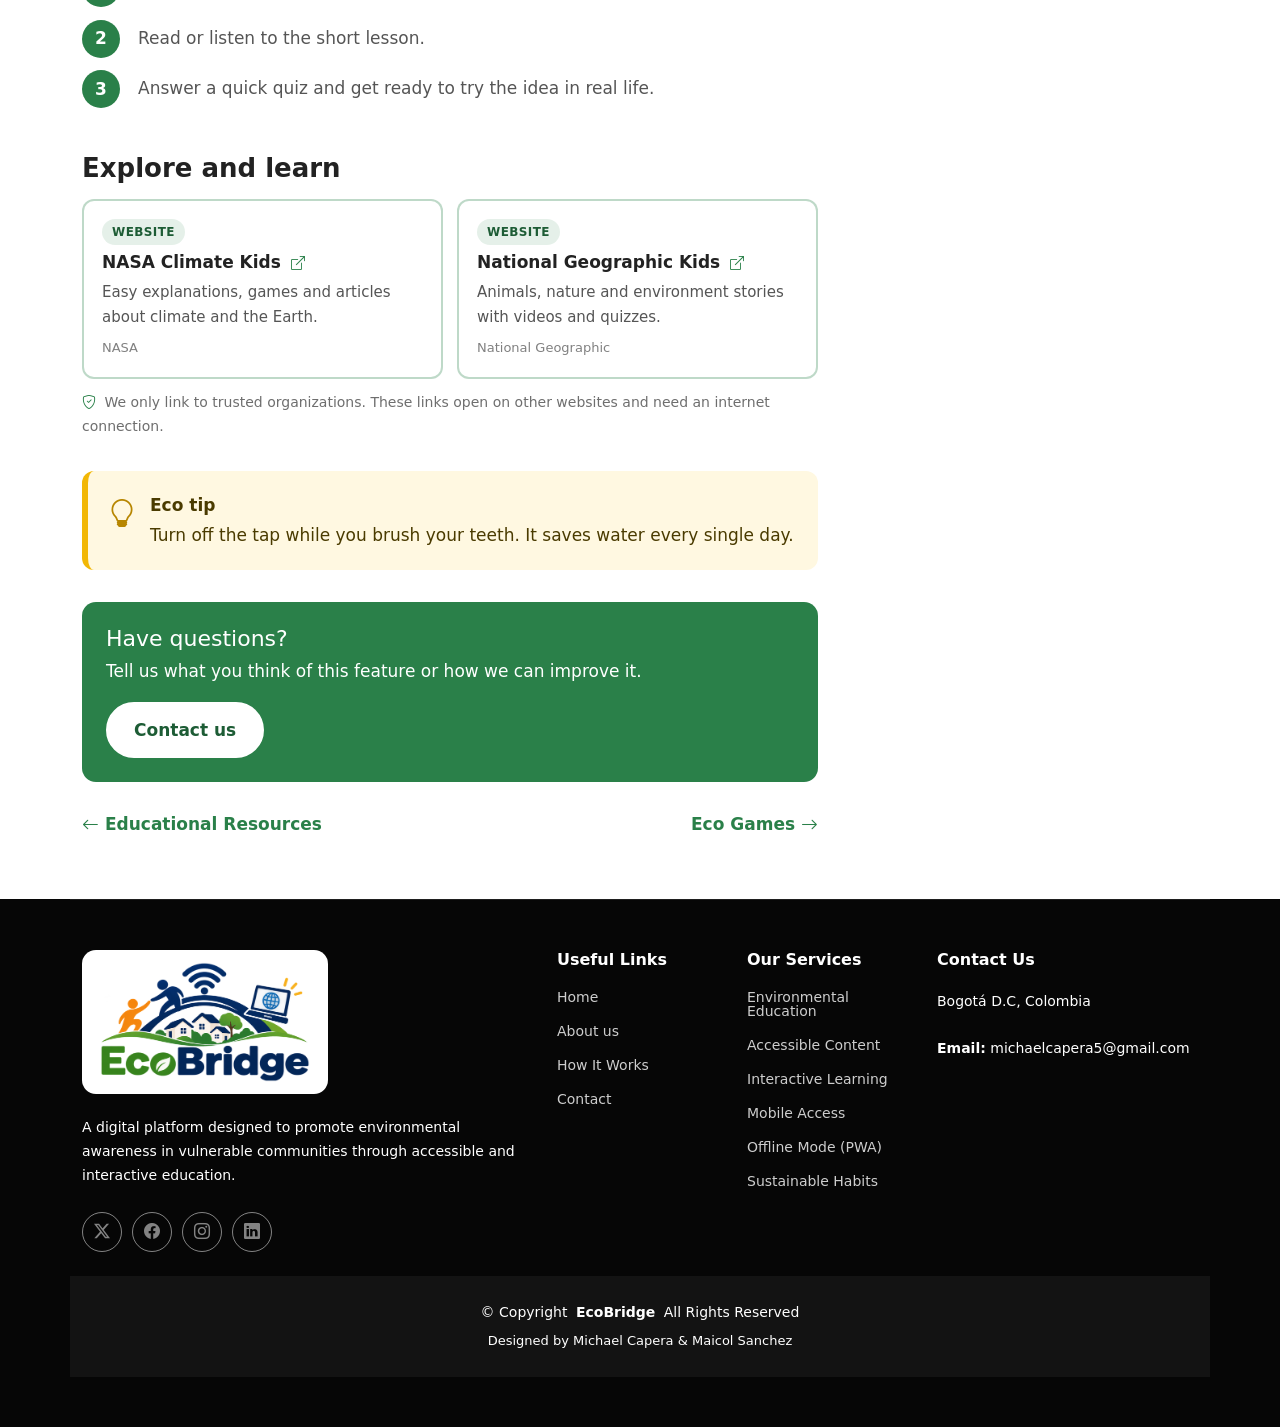
==== commit cb55e8e2: "Actualización de EcoBridge" ====
--- a/portfolio-details.html
+++ b/portfolio-details.html
@@ -33,8 +33,7 @@
     <div class="topbar d-flex align-items-center accent-background">
       <div class="container d-flex justify-content-center justify-content-md-between">
         <div class="contact-info d-flex align-items-center">
-          <i class="bi bi-envelope d-flex align-items-center"><a href="mailto:contact@example.com">contact@example.com</a></i>
-          <i class="bi bi-phone d-flex align-items-center ms-4"><span>+57 300 000 0000</span></i>
+          <i class="bi bi-envelope d-flex align-items-center"><a href="mailto:michaelcapera5@gmail.com">michaelcapera5@gmail.com</a></i>
         </div>
         <div class="social-links d-none d-md-flex align-items-center">
           <a href="#" class="twitter"><i class="bi bi-twitter-x"></i></a>
@@ -145,8 +144,7 @@
         <div class="col-lg-3 col-md-12 footer-contact text-center text-md-start">
           <h4>Contact Us</h4>
           <p>Bogotá D.C, Colombia</p>
-          <p class="mt-4"><strong>Phone:</strong> <span>+57 300 000 0000</span></p>
-          <p><strong>Email:</strong> <span>info@example.com</span></p>
+          <p class="mt-4"><strong>Email:</strong> <span>michaelcapera5@gmail.com</span></p>
         </div>
 
       </div>
@@ -180,7 +178,6 @@
 
   <!-- Vendor JS Files -->
   <script src="assets/vendor/bootstrap/js/bootstrap.bundle.min.js" defer></script>
-  <script src="assets/vendor/php-email-form/validate.js" defer></script>
   <script src="assets/vendor/aos/aos.js" defer></script>
   <script src="assets/vendor/glightbox/js/glightbox.min.js" defer></script>
   <script src="assets/vendor/imagesloaded/imagesloaded.pkgd.min.js" defer></script>
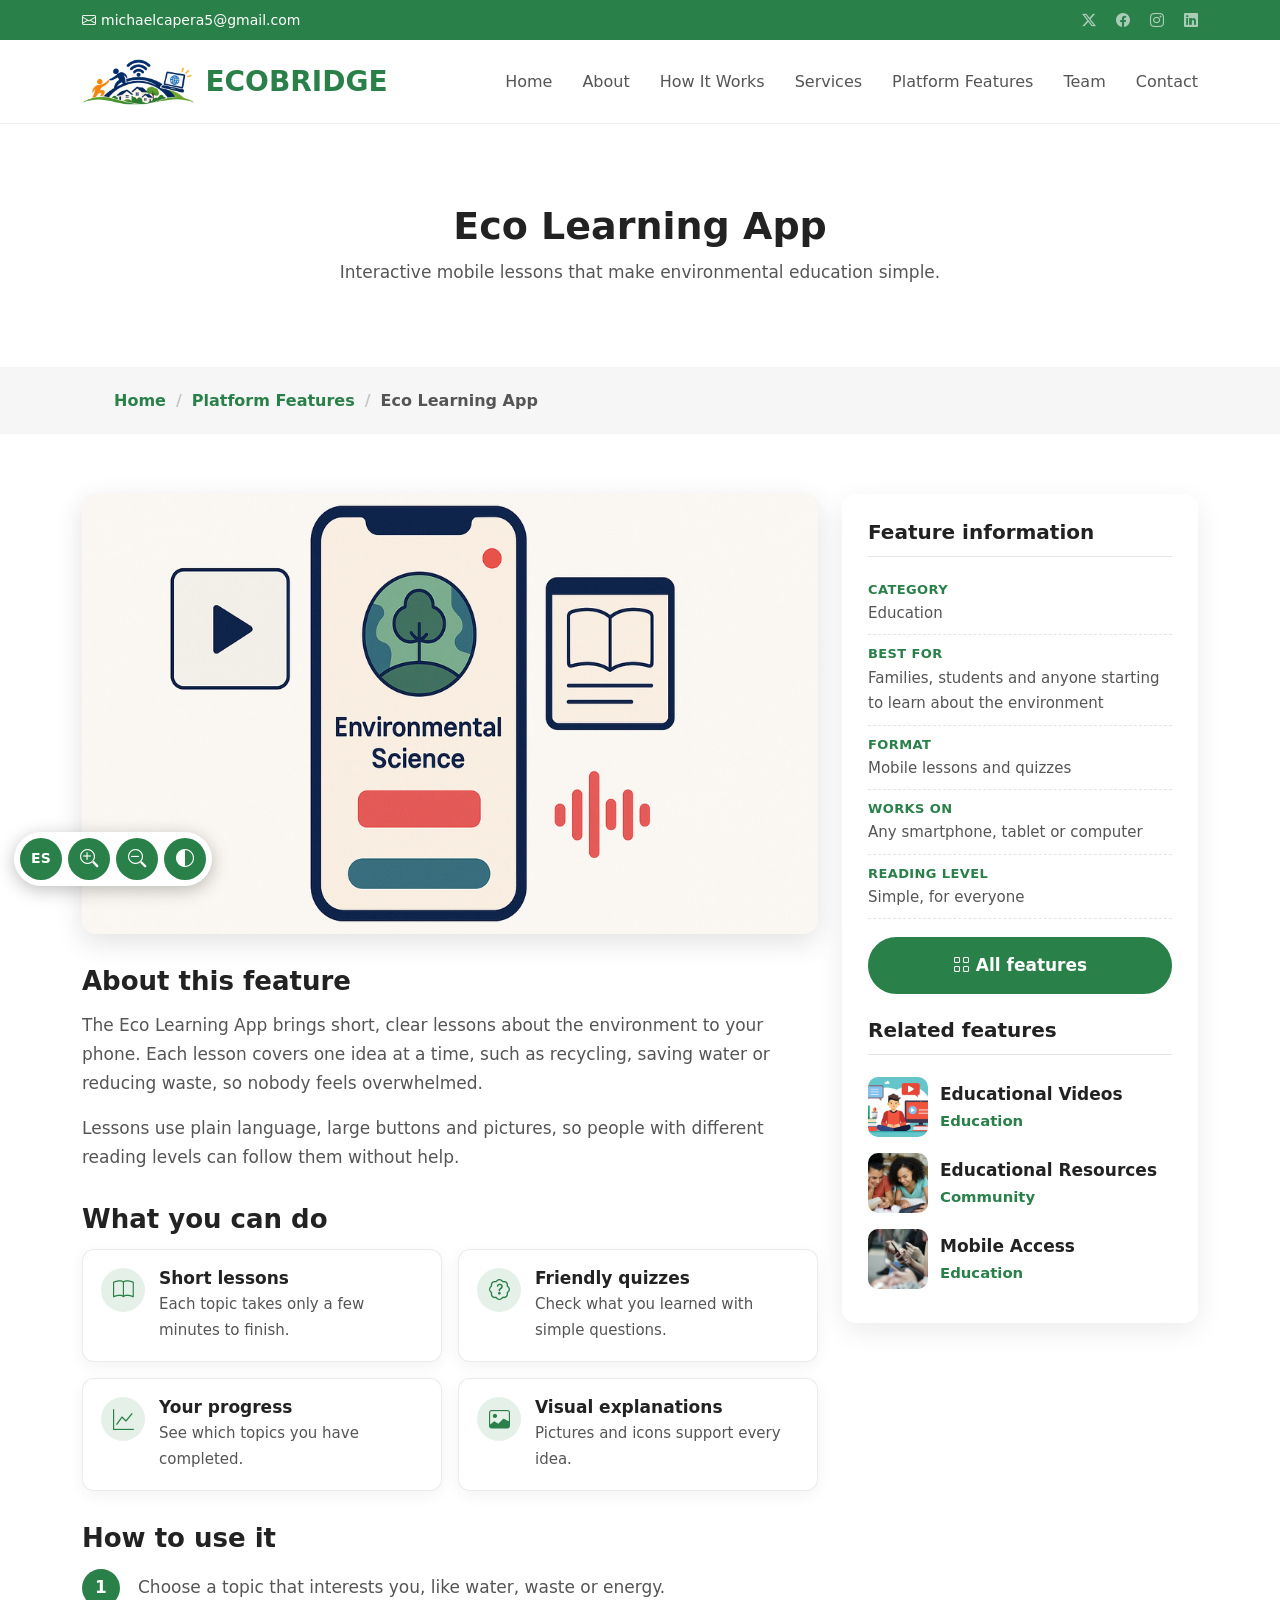
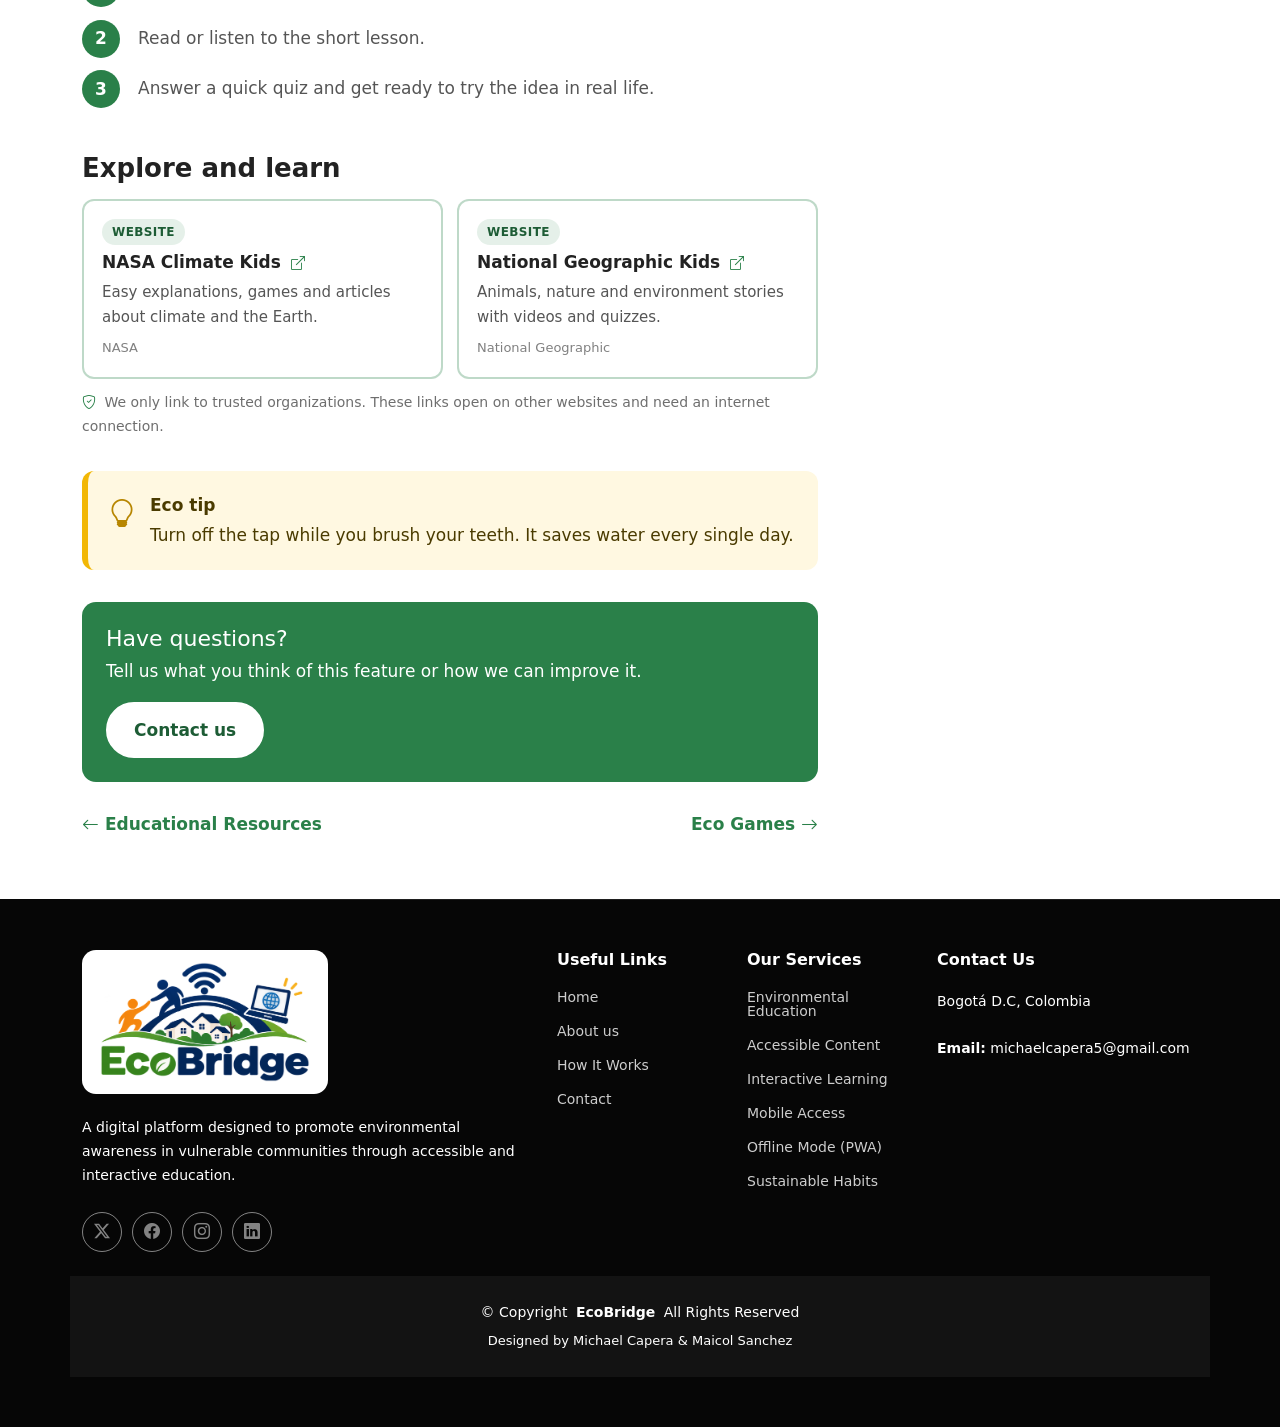
==== commit 47e0551c: "Actualización de EcoBridge" ====
--- a/portfolio-details.html
+++ b/portfolio-details.html
@@ -1,196 +1,166 @@
 <!DOCTYPE html>
+
 <html lang="en">
-
 <head>
-  <meta charset="utf-8">
-  <meta content="width=device-width, initial-scale=1.0" name="viewport">
-  <title>EcoBridge</title>
-  <meta name="description" content="">
-  <meta name="theme-color" content="#2a8049">
-  <link rel="manifest" href="manifest.webmanifest">
-
-  <!-- Favicons -->
-  <link href="assets/img/favicon.png" rel="icon">
-  <link href="assets/img/apple-touch-icon.png" rel="apple-touch-icon">
-
-  <!-- Vendor CSS Files -->
-  <link href="assets/vendor/bootstrap/css/bootstrap.min.css" rel="stylesheet">
-  <link href="assets/vendor/bootstrap-icons/bootstrap-icons.css" rel="stylesheet">
-  <link href="assets/vendor/aos/aos.css" rel="stylesheet">
-  <link href="assets/vendor/glightbox/css/glightbox.min.css" rel="stylesheet">
-
-  <!-- Main CSS File -->
-  <link href="assets/css/main.css" rel="stylesheet">
-
+<meta charset="utf-8"/>
+<meta content="width=device-width, initial-scale=1.0" name="viewport"/>
+<title>EcoBridge</title>
+<meta content="" name="description"/>
+<meta content="#2a8049" name="theme-color"/>
+<link href="manifest.webmanifest" rel="manifest"/>
+<!-- Favicons -->
+<link href="assets/img/favicon.png" rel="icon"/>
+<link href="assets/img/apple-touch-icon.png" rel="apple-touch-icon"/>
+<!-- Vendor CSS Files -->
+<link href="assets/vendor/bootstrap/css/bootstrap.min.css" rel="stylesheet"/>
+<link href="assets/vendor/bootstrap-icons/bootstrap-icons.css" rel="stylesheet"/>
+<link href="assets/vendor/aos/aos.css" rel="stylesheet"/>
+<link href="assets/vendor/glightbox/css/glightbox.min.css" rel="stylesheet"/>
+<!-- Main CSS File -->
+<link href="assets/css/main.css" rel="stylesheet"/>
 </head>
-
 <body class="details-body" data-kind="feature">
-
-  <a href="index.html#main" class="skip-link">Skip to main content</a>
-
-  <header id="header" class="header sticky-top">
-
-    <div class="topbar d-flex align-items-center accent-background">
-      <div class="container d-flex justify-content-center justify-content-md-between">
-        <div class="contact-info d-flex align-items-center">
-          <i class="bi bi-envelope d-flex align-items-center"><a href="mailto:michaelcapera5@gmail.com">michaelcapera5@gmail.com</a></i>
-        </div>
-        <div class="social-links d-none d-md-flex align-items-center">
-          <a href="#" class="twitter"><i class="bi bi-twitter-x"></i></a>
-          <a href="#" class="facebook"><i class="bi bi-facebook"></i></a>
-          <a href="#" class="instagram"><i class="bi bi-instagram"></i></a>
-          <a href="#" class="linkedin"><i class="bi bi-linkedin"></i></a>
-        </div>
-      </div>
-    </div><!-- End Top Bar -->
-
-    <div class="branding d-flex align-items-center">
-
-      <div class="container position-relative d-flex align-items-center justify-content-between">
-        <a href="index.html" class="logo d-flex align-items-center">
-          <!-- Uncomment the line below if you also wish to use an image logo -->
-          <img src="assets/img/logo.png" alt="" width="113" height="46">
-          <h1 class="sitename">EcoBridge</h1>
-        </a>
-
-        <nav id="navmenu" class="navmenu">
-          <ul>
-            <li><a href="index.html#hero" >Home</a></li>
-            <li><a href="index.html#about">About</a></li>
-            <li><a href="index.html#how-it-works">How It Works</a></li>
-            <li><a href="index.html#services">Services</a></li>
-            <li><a href="index.html#portfolio">Platform Features</a></li>
-            <li><a href="index.html#team">Team</a></li>
-            <li><a href="index.html#contact">Contact</a></li>
-          </ul>
-          <i class="mobile-nav-toggle d-xl-none bi bi-list"></i>
-        </nav>
-
-      </div>
-
-    </div>
-
-  </header>
-
-  <main class="main" id="main">
-
-    <div class="page-title">
-      <div class="heading">
-        <div class="container">
-          <div class="row d-flex justify-content-center text-center">
-            <div class="col-lg-8">
-              <h1 id="detail-title">Loading…</h1>
-              <p class="mb-0" id="detail-tagline">Discover how this feature supports environmental education.</p>
-            </div>
-          </div>
-        </div>
-      </div>
-      <nav class="breadcrumbs">
-        <div class="container">
-          <ol>
-            <li><a href="index.html">Home</a></li>
-            <li><a href="index.html#portfolio">Platform Features</a></li>
-            <li class="current" id="detail-crumb">Details</li>
-          </ol>
-        </div>
-      </nav>
-    </div>
-
-    <section id="details" class="details-page section">
-      <div class="container" id="detail-root">
-        <noscript><p class="text-center">Please turn on JavaScript to see the details of this page, or go back to the <a href="index.html">home page</a>.</p></noscript>
-      </div>
-    </section>
-
-  </main>
-
-  <footer id="footer" class="footer dark-background">
-
-    <div class="container footer-top">
-      <div class="row gy-4">
-        <div class="col-lg-5 col-md-12 footer-about">
-          <a href="index.html" class="footer-logo-badge" aria-label="EcoBridge home"><img src="assets/img/logo-wordmark.png" alt="EcoBridge logo" width="210" height="123"></a>
-          <p>A digital platform designed to promote environmental awareness in vulnerable communities through accessible and interactive education.</p>
-          <div class="social-links d-flex mt-4">
-            <a href="#" aria-label="X (Twitter)"><i class="bi bi-twitter-x"></i></a>
-            <a href="#" aria-label="Facebook"><i class="bi bi-facebook"></i></a>
-            <a href="#" aria-label="Instagram"><i class="bi bi-instagram"></i></a>
-            <a href="#" aria-label="LinkedIn"><i class="bi bi-linkedin"></i></a>
-          </div>
-        </div>
-
-        <div class="col-lg-2 col-6 footer-links">
-          <h4>Useful Links</h4>
-          <ul>
-            <li><a href="index.html#hero">Home</a></li>
-            <li><a href="index.html#about">About us</a></li>
-            <li><a href="index.html#how-it-works">How It Works</a></li>
-            <li><a href="index.html#contact">Contact</a></li>
-          </ul>
-        </div>
-
-        <div class="col-lg-2 col-6 footer-links">
-          <h4>Our Services</h4>
-          <ul>
-            <li><a href="index.html#services">Environmental Education</a></li>
-            <li><a href="index.html#services">Accessible Content</a></li>
-            <li><a href="index.html#services">Interactive Learning</a></li>
-            <li><a href="index.html#services">Mobile Access</a></li>
-            <li><a href="index.html#services">Offline Mode (PWA)</a></li>
-            <li><a href="index.html#services">Sustainable Habits</a></li>
-          </ul>
-        </div>
-
-        <div class="col-lg-3 col-md-12 footer-contact text-center text-md-start">
-          <h4>Contact Us</h4>
-          <p>Bogotá D.C, Colombia</p>
-          <p class="mt-4"><strong>Email:</strong> <span>michaelcapera5@gmail.com</span></p>
-        </div>
-
-      </div>
-    </div>
-
-    <div class="container copyright text-center mt-4">
-      <p>© <span>Copyright</span> <strong class="px-1 sitename">EcoBridge</strong> <span>All Rights Reserved</span></p>
-      <div class="credits">
-        <!-- All the links in the footer should remain intact. -->
-        <!-- You can delete the links only if you've purchased the pro version. -->
-        <!-- Licensing information: https://bootstrapmade.com/license/ -->
-        <!-- Purchase the pro version with working PHP/AJAX contact form: [buy-url] -->
+<a class="skip-link" data-i18n="kcc367b" href="index.html#main">Skip to main content</a>
+<header class="header sticky-top" id="header">
+<div class="topbar d-flex align-items-center accent-background">
+<div class="container d-flex justify-content-center justify-content-md-between">
+<div class="contact-info d-flex align-items-center">
+<i class="bi bi-envelope d-flex align-items-center"><a href="mailto:michaelcapera5@gmail.com">michaelcapera5@gmail.com</a></i>
+</div>
+<div class="social-links d-none d-md-flex align-items-center">
+<a class="twitter" href="#"><i class="bi bi-twitter-x"></i></a>
+<a class="facebook" href="#"><i class="bi bi-facebook"></i></a>
+<a class="instagram" href="#"><i class="bi bi-instagram"></i></a>
+<a class="linkedin" href="#"><i class="bi bi-linkedin"></i></a>
+</div>
+</div>
+</div><!-- End Top Bar -->
+<div class="branding d-flex align-items-center">
+<div class="container position-relative d-flex align-items-center justify-content-between">
+<a class="logo d-flex align-items-center" href="index.html">
+<!-- Uncomment the line below if you also wish to use an image logo -->
+<img alt="" height="46" src="assets/img/logo.png" width="113"/>
+<h1 class="sitename">EcoBridge</h1>
+</a>
+<nav class="navmenu" id="navmenu">
+<ul>
+<li><a data-i18n="k8cf04a" href="index.html#hero">Home</a></li>
+<li><a data-i18n="k8f7f4c" href="index.html#about">About</a></li>
+<li><a data-i18n="kaabda4" href="index.html#how-it-works">How It Works</a></li>
+<li><a data-i18n="k992a0f" href="index.html#services">Services</a></li>
+<li><a data-i18n="kbd2d97" href="index.html#portfolio">Platform Features</a></li>
+<li><a data-i18n="kac848f" href="index.html#team">Team</a></li>
+<li><a data-i18n="kbbaff1" href="index.html#contact">Contact</a></li>
+</ul>
+<i class="mobile-nav-toggle d-xl-none bi bi-list"></i>
+</nav>
+</div>
+</div>
+</header>
+<main class="main" id="main">
+<div class="page-title">
+<div class="heading">
+<div class="container">
+<div class="row d-flex justify-content-center text-center">
+<div class="col-lg-8">
+<h1 id="detail-title">Loading…</h1>
+<p class="mb-0" id="detail-tagline">Discover how this feature supports environmental education.</p>
+</div>
+</div>
+</div>
+</div>
+<nav class="breadcrumbs">
+<div class="container">
+<ol>
+<li><a data-i18n="k8cf04a" href="index.html">Home</a></li>
+<li><a data-i18n="kbd2d97" href="index.html#portfolio">Platform Features</a></li>
+<li class="current" id="detail-crumb">Details</li>
+</ol>
+</div>
+</nav>
+</div>
+<section class="details-page section" id="details">
+<div class="container" id="detail-root">
+<noscript><p class="text-center">Please turn on JavaScript to see the details of this page, or go back to the <a href="index.html">home page</a>.</p></noscript>
+</div>
+</section>
+</main>
+<footer class="footer dark-background" id="footer">
+<div class="container footer-top">
+<div class="row gy-4">
+<div class="col-lg-5 col-md-12 footer-about">
+<a aria-label="EcoBridge home" class="footer-logo-badge" data-i18n-attr="aria-label:k3b1c51" href="index.html"><img alt="EcoBridge logo" data-i18n-attr="alt:kfb20a6" height="123" src="assets/img/logo-wordmark.png" width="210"/></a>
+<p data-i18n="k777553">A digital platform designed to promote environmental awareness in vulnerable communities through accessible and interactive education.</p>
+<div class="social-links d-flex mt-4">
+<a aria-label="X (Twitter)" data-i18n-attr="aria-label:k545769" href="#"><i class="bi bi-twitter-x"></i></a>
+<a aria-label="Facebook" data-i18n-attr="aria-label:kba9f71" href="#"><i class="bi bi-facebook"></i></a>
+<a aria-label="Instagram" data-i18n-attr="aria-label:kaad107" href="#"><i class="bi bi-instagram"></i></a>
+<a aria-label="LinkedIn" data-i18n-attr="aria-label:k8dd5a0" href="#"><i class="bi bi-linkedin"></i></a>
+</div>
+</div>
+<div class="col-lg-2 col-6 footer-links">
+<h4 data-i18n="k831d44">Useful Links</h4>
+<ul>
+<li><a data-i18n="k8cf04a" href="index.html#hero">Home</a></li>
+<li><a data-i18n="kcf23ee" href="index.html#about">About us</a></li>
+<li><a data-i18n="kaabda4" href="index.html#how-it-works">How It Works</a></li>
+<li><a data-i18n="kbbaff1" href="index.html#contact">Contact</a></li>
+</ul>
+</div>
+<div class="col-lg-2 col-6 footer-links">
+<h4 data-i18n="k1e980b">Our Services</h4>
+<ul>
+<li><a data-i18n="k04ad90" href="index.html#services">Environmental Education</a></li>
+<li><a data-i18n="ka5156e" href="index.html#services">Accessible Content</a></li>
+<li><a data-i18n="kd3bd3c" href="index.html#services">Interactive Learning</a></li>
+<li><a data-i18n="k4881ce" href="index.html#services">Mobile Access</a></li>
+<li><a data-i18n="kc23b3d" href="index.html#services">Offline Mode (PWA)</a></li>
+<li><a data-i18n="kf7e5b5" href="index.html#services">Sustainable Habits</a></li>
+</ul>
+</div>
+<div class="col-lg-3 col-md-12 footer-contact text-center text-md-start">
+<h4 data-i18n="k9cfc9b">Contact Us</h4>
+<p data-i18n="kb86e19">Bogotá D.C, Colombia</p>
+<p class="mt-4"><strong data-i18n="k6a1e26">Email:</strong> <span>michaelcapera5@gmail.com</span></p>
+</div>
+</div>
+</div>
+<div class="container copyright text-center mt-4">
+<p data-i18n="k156f4d">© <span>Copyright</span> <strong class="px-1 sitename">EcoBridge</strong> <span>All Rights Reserved</span></p>
+<div class="credits">
+<!-- All the links in the footer should remain intact. -->
+<!-- You can delete the links only if you've purchased the pro version. -->
+<!-- Licensing information: https://bootstrapmade.com/license/ -->
+<!-- Purchase the pro version with working PHP/AJAX contact form: [buy-url] -->
         Designed by Michael Capera &amp; Maicol Sanchez
       </div>
-    </div>
-
-  </footer>
-
-  <!-- Scroll Top -->
-  <a href="#" id="scroll-top" class="scroll-top d-flex align-items-center justify-content-center"><i class="bi bi-arrow-up-short"></i></a>
-
-  <!-- Accessibility toolbar -->
-  <div class="a11y-toolbar" role="group" aria-label="Accessibility options">
-    <button type="button" id="a11y-bigger" aria-label="Increase text size"><i class="bi bi-zoom-in"></i></button>
-    <button type="button" id="a11y-smaller" aria-label="Decrease text size"><i class="bi bi-zoom-out"></i></button>
-    <button type="button" id="a11y-contrast" aria-label="Toggle high contrast" aria-pressed="false"><i class="bi bi-circle-half"></i></button>
-  </div>
-
-  <!-- Preloader -->
-  <div id="preloader"></div>
-
-  <!-- Vendor JS Files -->
-  <script src="assets/vendor/bootstrap/js/bootstrap.bundle.min.js" defer></script>
-  <script src="assets/vendor/aos/aos.js" defer></script>
-  <script src="assets/vendor/glightbox/js/glightbox.min.js" defer></script>
-  <script src="assets/vendor/imagesloaded/imagesloaded.pkgd.min.js" defer></script>
-  <script src="assets/vendor/isotope-layout/isotope.pkgd.min.js" defer></script>
-
-  <script>if("serviceWorker" in navigator&&(location.protocol==="https:"||location.hostname==="localhost")){window.addEventListener("load",function(){navigator.serviceWorker.register("sw.js")})}</script>
-
-  <!-- Main JS File -->
-  <script src="assets/js/main.js" defer></script>
-  <script src="assets/js/accessibility.js" defer></script>
-  <script src="assets/js/details-data.js" defer></script>
-  <script src="assets/js/details.js" defer></script>
-
+</div>
+</footer>
+<!-- Scroll Top -->
+<a class="scroll-top d-flex align-items-center justify-content-center" href="#" id="scroll-top"><i class="bi bi-arrow-up-short"></i></a>
+<!-- Accessibility toolbar -->
+<div aria-label="Accessibility options" class="a11y-toolbar" data-i18n-attr="aria-label:k0d41c5" role="group">
+<button type="button" id="a11y-lang" class="a11y-lang" data-i18n-skip aria-label="Cambiar a español" title="Español"><span>ES</span></button>
+    <button aria-label="Increase text size" data-i18n-attr="aria-label:k39bc98" id="a11y-bigger" type="button"><i class="bi bi-zoom-in"></i></button>
+<button aria-label="Decrease text size" data-i18n-attr="aria-label:kfd4226" id="a11y-smaller" type="button"><i class="bi bi-zoom-out"></i></button>
+<button aria-label="Toggle high contrast" aria-pressed="false" data-i18n-attr="aria-label:k922244" id="a11y-contrast" type="button"><i class="bi bi-circle-half"></i></button>
+</div>
+<!-- Preloader -->
+<div id="preloader"></div>
+<!-- Vendor JS Files -->
+<script defer="" src="assets/vendor/bootstrap/js/bootstrap.bundle.min.js"></script>
+<script defer="" src="assets/vendor/aos/aos.js"></script>
+<script defer="" src="assets/vendor/glightbox/js/glightbox.min.js"></script>
+<script defer="" src="assets/vendor/imagesloaded/imagesloaded.pkgd.min.js"></script>
+<script defer="" src="assets/vendor/isotope-layout/isotope.pkgd.min.js"></script>
+<script>if("serviceWorker" in navigator&&(location.protocol==="https:"||location.hostname==="localhost")){window.addEventListener("load",function(){navigator.serviceWorker.register("sw.js")})}</script>
+<!-- Main JS File -->
+<script defer="" src="assets/js/main.js"></script>
+<script defer="" src="assets/js/accessibility.js"></script>
+<script defer="" src="assets/js/i18n-es.js"></script>
+<script defer="" src="assets/js/i18n.js"></script>
+<script defer="" src="assets/js/details-data.js"></script>
+<script defer="" src="assets/js/details-data-es.js"></script>
+<script defer="" src="assets/js/details.js"></script>
 </body>
-
 </html>
--- a/assets/css/main.css
+++ b/assets/css/main.css
@@ -2123,3 +2123,6 @@
 
 /* Team photos */
 .team .member img { object-fit: cover; }
+
+/* Language toggle (inside the accessibility toolbar) */
+.a11y-toolbar .a11y-lang { font-size: 14px; font-weight: 700; letter-spacing: 0.3px; }
